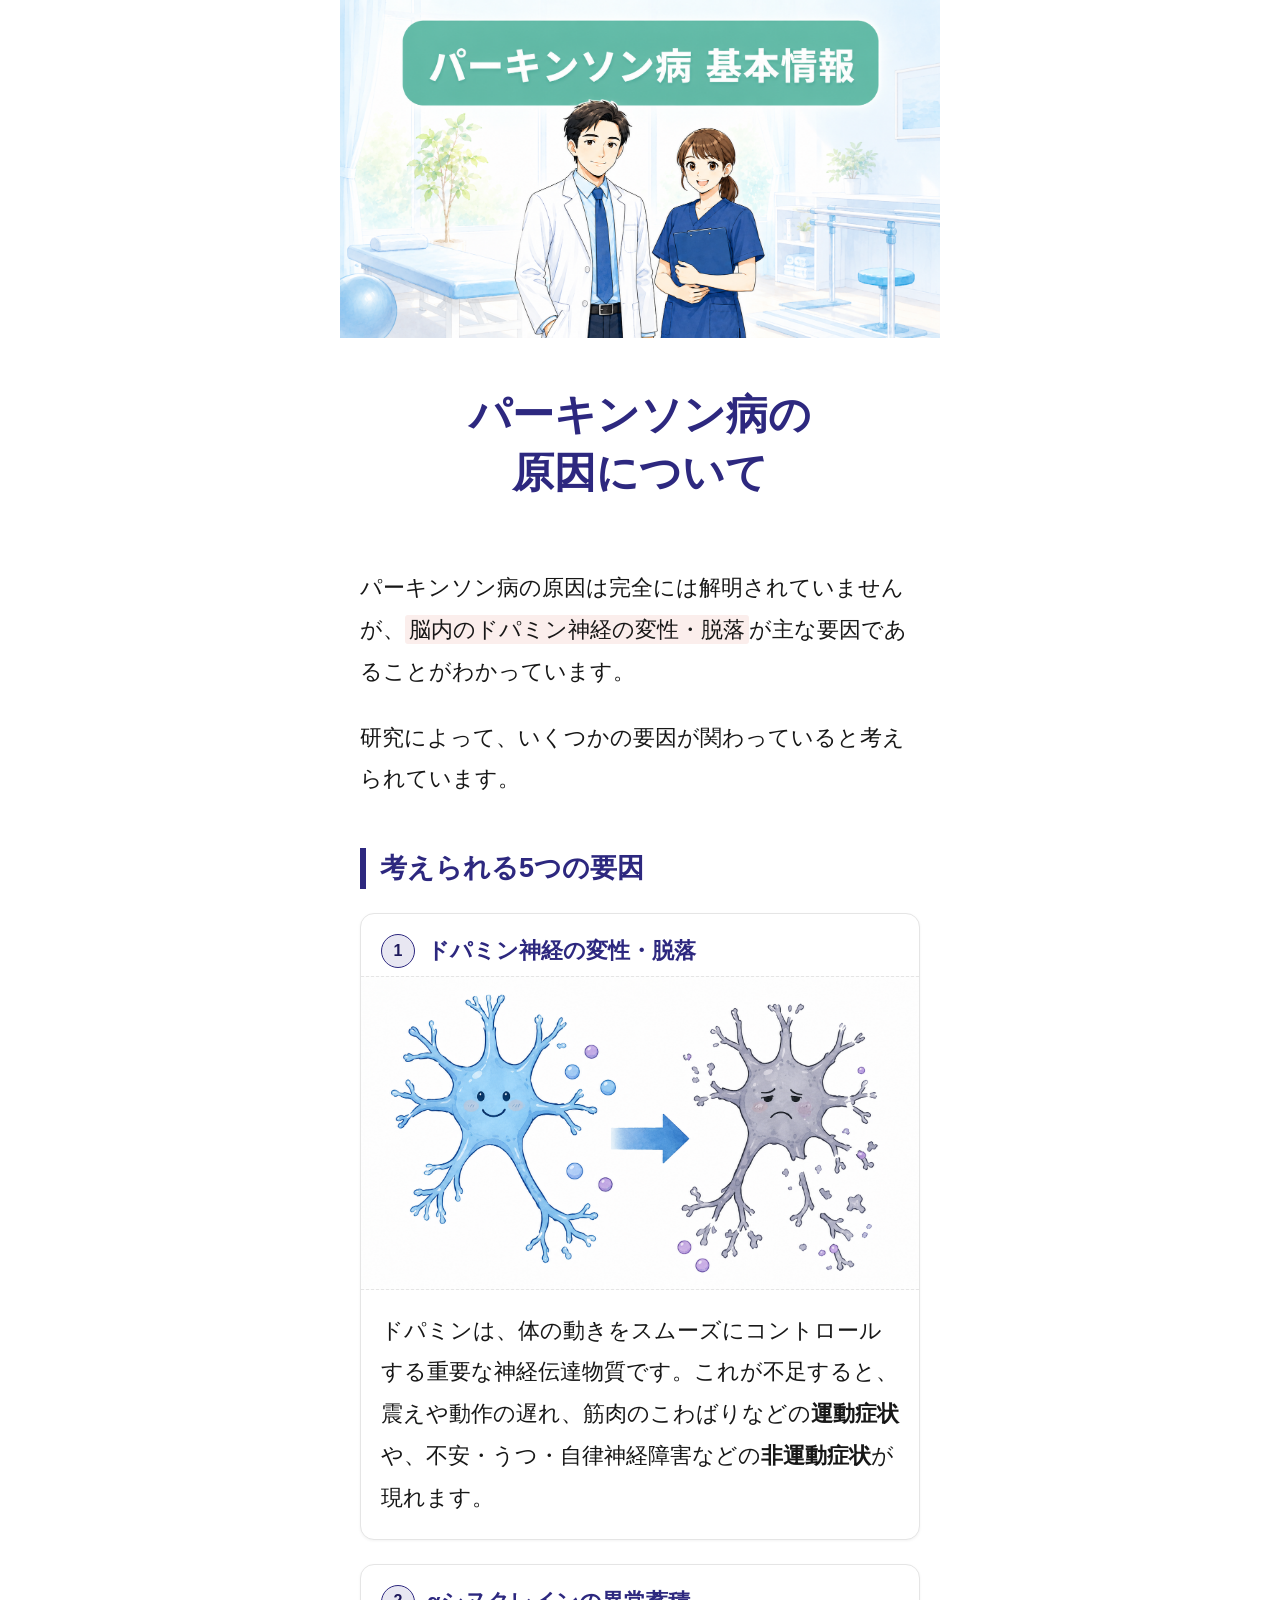
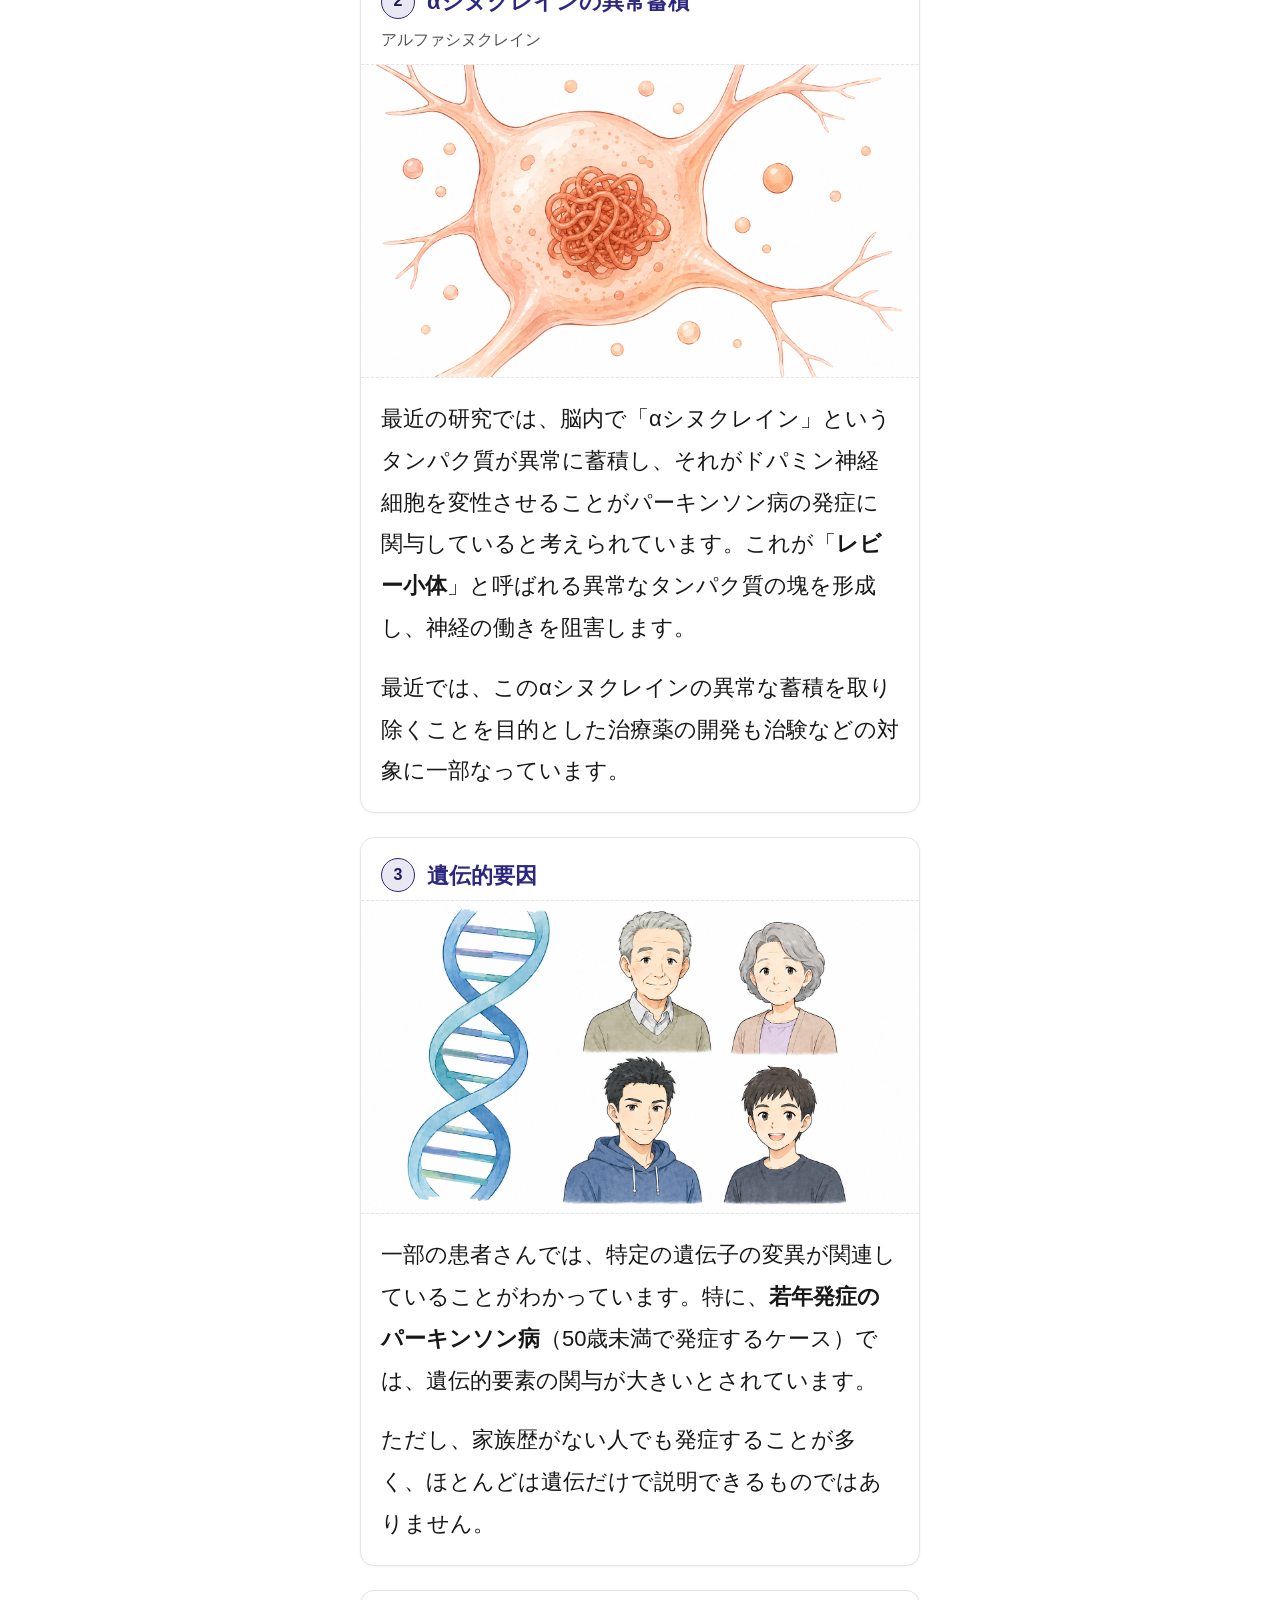
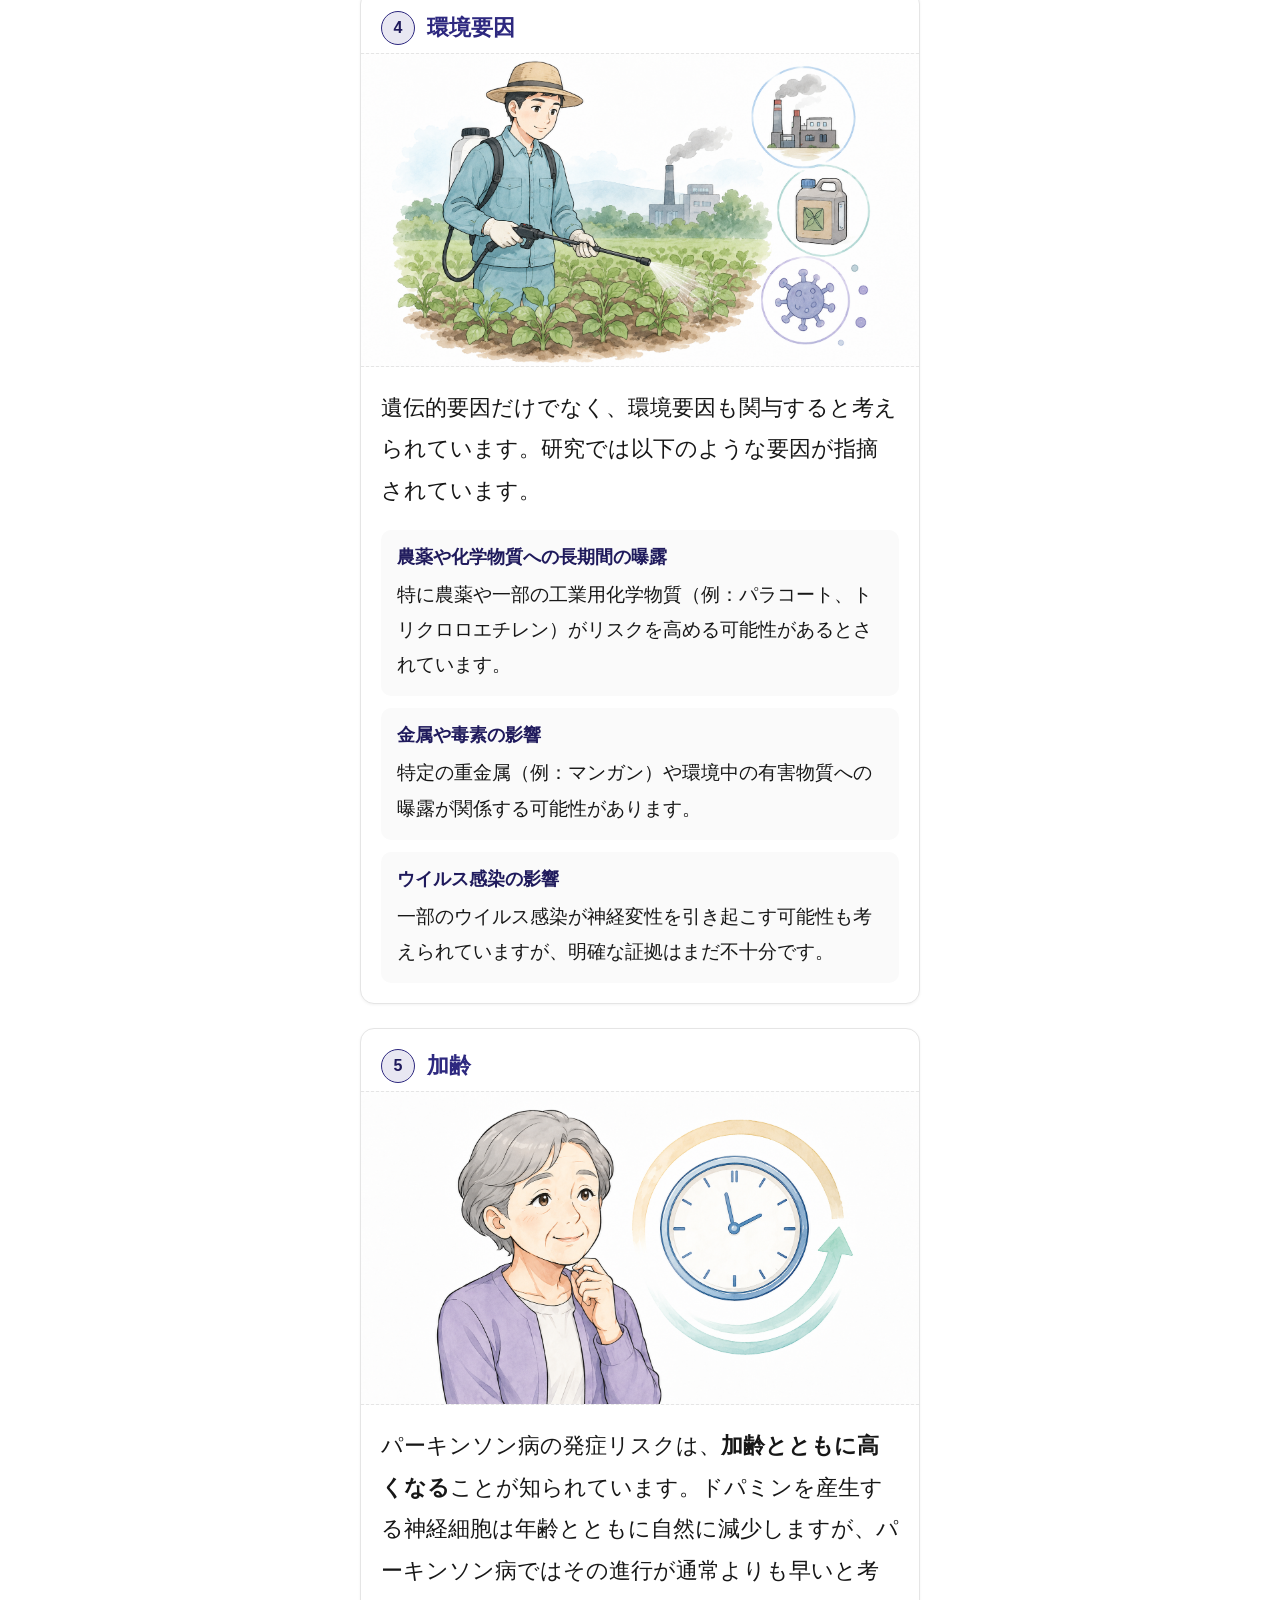
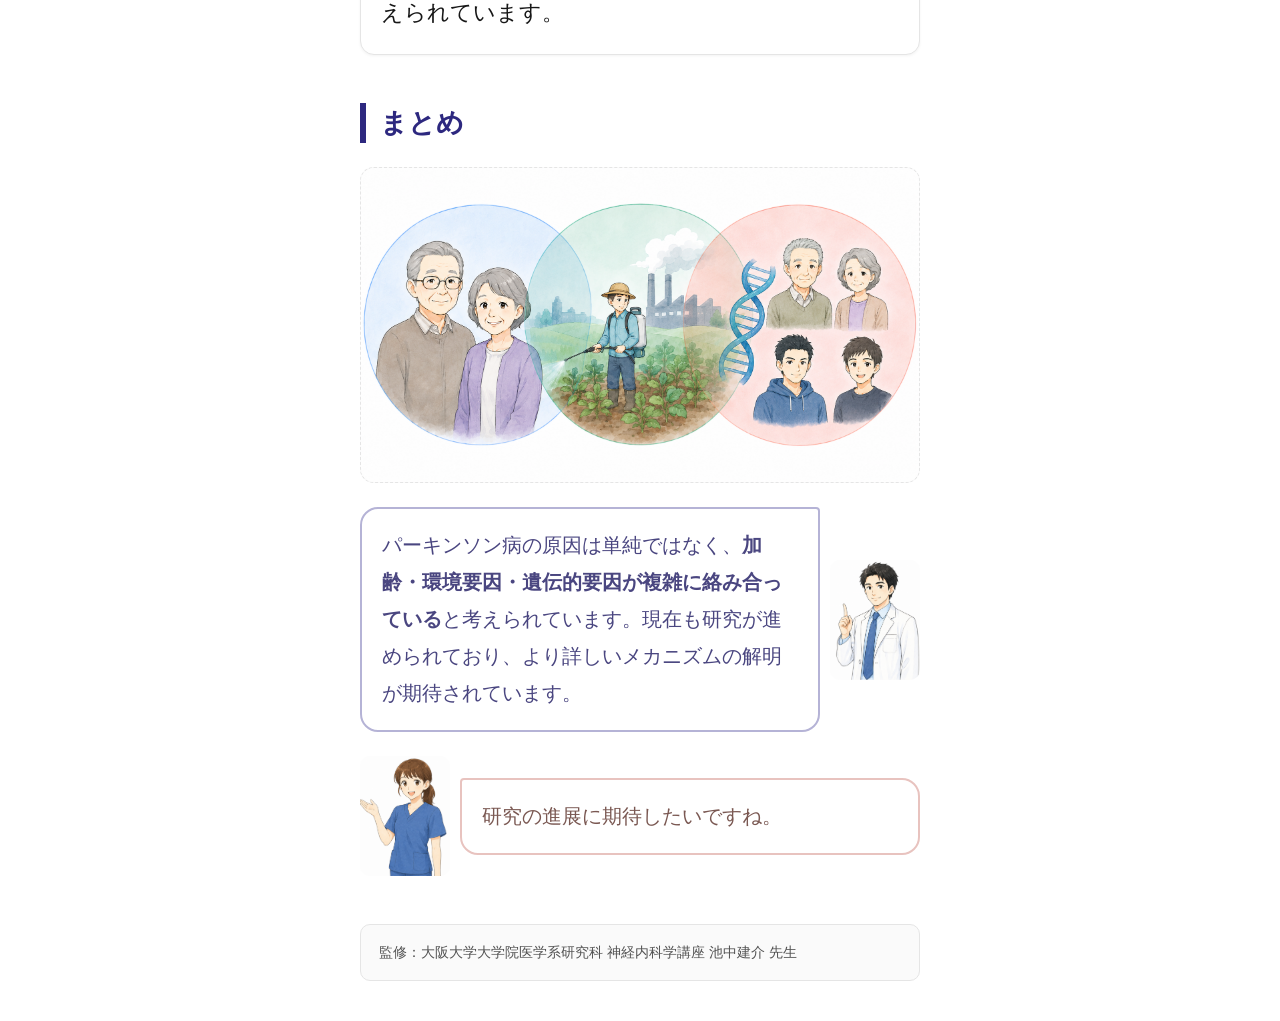
==== causes.html @ 611abc2a "第2回「パーキンソン病の原因について」記事ページ追加 Co-Authored-By: Claude Opus 4.6 <noreply@anthropic.com>" ====
<!DOCTYPE html>
<html lang="ja">
<head>
  <meta charset="UTF-8">
  <meta name="viewport" content="width=device-width, initial-scale=1.0">
  <title>パーキンソン病の原因について</title>
  <link rel="stylesheet" href="css/article.css">
</head>
<body>
  <main class="article-container">

    <!-- ⓪ ヒーロー画像 -->
    <header>
      <div class="hero-image">
        <img src="images/hero_causes.png" alt="先生とハルカが並ぶイメージ画像">
      </div>
    </header>

    <!-- ① 記事タイトル -->
    <h1 class="article-title article-title--large">パーキンソン病の<br>原因について</h1>

    <!-- ② 導入本文(リード文) -->
    <section aria-label="導入">
      <p class="body-text">
        パーキンソン病の原因は完全には解明されていませんが、<span class="highlight">脳内のドパミン神経の変性・脱落</span>が主な要因であることがわかっています。
      </p>
      <p class="body-text">
        研究によって、いくつかの要因が関わっていると考えられています。
      </p>
    </section>

    <!-- ③ 中見出し -->
    <section aria-label="考えられる5つの要因">
      <h2 class="section-heading">考えられる5つの要因</h2>

      <!-- ④ 原因1:ドパミン神経の変性・脱落 -->
      <div class="cause-card">
        <div class="cause-header">
          <div class="cause-badge">1</div>
          <h4>ドパミン神経の変性・脱落</h4>
        </div>
        <div class="cause-illust">
          <img src="images/cause_01_dopamine.png" alt="ドパミン神経の変性を表す概念図">
        </div>
        <div class="cause-body">
          <p class="description">ドパミンは、体の動きをスムーズにコントロールする重要な神経伝達物質です。これが不足すると、震えや動作の遅れ、筋肉のこわばりなどの<strong>運動症状</strong>や、不安・うつ・自律神経障害などの<strong>非運動症状</strong>が現れます。</p>
        </div>
      </div>

      <!-- ⑤ 原因2:αシヌクレインの異常蓄積 -->
      <div class="cause-card">
        <div class="cause-header">
          <div class="cause-badge">2</div>
          <h4>αシヌクレインの異常蓄積</h4>
        </div>
        <p class="medical-term">アルファシヌクレイン</p>
        <div class="cause-illust">
          <img src="images/cause_02_synuclein.png" alt="αシヌクレインの異常蓄積を表す概念図">
        </div>
        <div class="cause-body">
          <p class="description">最近の研究では、脳内で「αシヌクレイン」というタンパク質が異常に蓄積し、それがドパミン神経細胞を変性させることがパーキンソン病の発症に関与していると考えられています。これが「<strong>レビー小体</strong>」と呼ばれる異常なタンパク質の塊を形成し、神経の働きを阻害します。</p>
          <p class="description">最近では、このαシヌクレインの異常な蓄積を取り除くことを目的とした治療薬の開発も治験などの対象に一部なっています。</p>
        </div>
      </div>

      <!-- ⑥ 原因3:遺伝的要因 -->
      <div class="cause-card">
        <div class="cause-header">
          <div class="cause-badge">3</div>
          <h4>遺伝的要因</h4>
        </div>
        <div class="cause-illust">
          <img src="images/cause_03_genetic.png" alt="遺伝的要因を表す概念図">
        </div>
        <div class="cause-body">
          <p class="description">一部の患者さんでは、特定の遺伝子の変異が関連していることがわかっています。特に、<strong>若年発症のパーキンソン病</strong>（50歳未満で発症するケース）では、遺伝的要素の関与が大きいとされています。</p>
          <p class="description">ただし、家族歴がない人でも発症することが多く、ほとんどは遺伝だけで説明できるものではありません。</p>
        </div>
      </div>

      <!-- ⑦ 原因4:環境要因 -->
      <div class="cause-card">
        <div class="cause-header">
          <div class="cause-badge">4</div>
          <h4>環境要因</h4>
        </div>
        <div class="cause-illust">
          <img src="images/cause_04_environment.png" alt="環境要因のイメージ画像">
        </div>
        <div class="cause-body">
          <p class="description">遺伝的要因だけでなく、環境要因も関与すると考えられています。研究では以下のような要因が指摘されています。</p>
          <div class="env-details">
            <div class="env-detail">
              <p class="env-detail-title">農薬や化学物質への長期間の曝露</p>
              <p class="env-detail-text">特に農薬や一部の工業用化学物質（例：パラコート、トリクロロエチレン）がリスクを高める可能性があるとされています。</p>
            </div>
            <div class="env-detail">
              <p class="env-detail-title">金属や毒素の影響</p>
              <p class="env-detail-text">特定の重金属（例：マンガン）や環境中の有害物質への曝露が関係する可能性があります。</p>
            </div>
            <div class="env-detail">
              <p class="env-detail-title">ウイルス感染の影響</p>
              <p class="env-detail-text">一部のウイルス感染が神経変性を引き起こす可能性も考えられていますが、明確な証拠はまだ不十分です。</p>
            </div>
          </div>
        </div>
      </div>

      <!-- ⑧ 原因5:加齢 -->
      <div class="cause-card">
        <div class="cause-header">
          <div class="cause-badge">5</div>
          <h4>加齢</h4>
        </div>
        <div class="cause-illust">
          <img src="images/cause_05_aging.png" alt="加齢を表すイメージ画像">
        </div>
        <div class="cause-body">
          <p class="description">パーキンソン病の発症リスクは、<strong>加齢とともに高くなる</strong>ことが知られています。ドパミンを産生する神経細胞は年齢とともに自然に減少しますが、パーキンソン病ではその進行が通常よりも早いと考えられています。</p>
        </div>
      </div>
    </section>

    <!-- ⑨ まとめ -->
    <section aria-label="まとめ">
      <h2 class="section-heading">まとめ</h2>

      <div class="summary-illust">
        <img src="images/cause_summary.png" alt="加齢・環境・遺伝の3要素が複雑に絡み合うことを示す概念図">
      </div>

      <div class="balloon-wrapper right balloon-outline">
        <div class="balloon-icon">
          <img src="images/char_sensei.png" alt="先生(専門医)">
        </div>
        <div class="balloon-body">
          パーキンソン病の原因は単純ではなく、<strong>加齢・環境要因・遺伝的要因が複雑に絡み合っている</strong>と考えられています。現在も研究が進められており、より詳しいメカニズムの解明が期待されています。
        </div>
      </div>

      <div class="balloon-wrapper left balloon-outline">
        <div class="balloon-icon">
          <img src="images/char_haruka.png" alt="ハルカ(理学療法士)">
        </div>
        <div class="balloon-body">
          研究の進展に期待したいですね。
        </div>
      </div>
    </section>

    <!-- ⑩ 監修者情報 -->
    <footer>
      <div class="supervisor-box">
        <p>監修：大阪大学大学院医学系研究科 神経内科学講座 池中建介 先生</p>
      </div>
    </footer>

  </main>
</body>
</html>
---- css/article.css ----
/* ==============================
   パーキンソン病 記事共通CSS
   ============================== */

/* --- リセット & ベース --- */
*, *::before, *::after {
  box-sizing: border-box;
  margin: 0;
  padding: 0;
}

html {
  font-size: 16px;
  -webkit-text-size-adjust: 100%;
}

body {
  font-family: "Hiragino Kaku Gothic ProN", "ヒラギノ角ゴ ProN W3",
               "Noto Sans JP", "メイリオ", Meiryo, sans-serif;
  color: #171717;
  background-color: #FFFFFF;
  line-height: 1.9;
  -webkit-font-smoothing: antialiased;
}

img {
  max-width: 100%;
  height: auto;
  display: block;
}

/* --- コンテナ --- */
.article-container {
  max-width: 600px;
  margin: 0 auto;
  padding: 0 20px;
}

/* --- ヒーロー画像 --- */
.hero-image {
  margin: 0 -20px;
}

.hero-image img {
  width: 100%;
  height: auto;
  display: block;
}

/* スクリーンリーダー用の非表示h1 */
.sr-only {
  position: absolute;
  width: 1px;
  height: 1px;
  padding: 0;
  margin: -1px;
  overflow: hidden;
  clip: rect(0, 0, 0, 0);
  white-space: nowrap;
  border: 0;
}

/* --- 記事タイトル (h1) --- */
.article-title {
  font-size: 32px;
  font-weight: 700;
  line-height: 1.4;
  color: #2D287F;
  text-align: center;
  padding: 48px 0 40px;
}

.article-title--large {
  font-size: 42px;
  font-weight: 900;
}

/* --- 中見出し (h2) --- */
.section-heading {
  font-size: 27px;
  font-weight: 600;
  line-height: 1.5;
  color: #2D287F;
  border-left: 6px solid #2D287F;
  padding-left: 14px;
  margin: 48px 0 20px;
}

/* --- カテゴリ見出し (h3) --- */
.category-header {
  display: flex;
  align-items: center;
  gap: 12px;
  margin: 40px 0 8px;
}

.category-badge {
  width: 40px;
  height: 40px;
  border-radius: 50%;
  background-color: #E6F4EF;
  color: #3D8870;
  font-size: 18px;
  font-weight: 700;
  display: flex;
  align-items: center;
  justify-content: center;
  flex-shrink: 0;
}

.category-header h3 {
  font-size: 24px;
  font-weight: 600;
  line-height: 1.5;
  color: #171717;
}

.category-subtitle {
  font-size: 17px;
  color: #525252;
  margin-bottom: 24px;
  padding-left: 52px;
}

/* --- 本文 --- */
.body-text {
  font-size: 22px;
  font-weight: 400;
  line-height: 1.9;
  color: #171717;
  margin: 24px 0;
}

.highlight {
  background-color: #FBEEEC;
  padding: 2px 4px;
  border-radius: 3px;
}

/* --- 吹き出し（縦長方形アイコン＋セリフ横並び） --- */
.balloon-wrapper {
  display: flex;
  align-items: center;
  gap: 10px;
  margin: 24px 0;
}

.balloon-wrapper.left {
  flex-direction: row;
}

.balloon-wrapper.right {
  flex-direction: row-reverse;
}

.balloon-icon {
  width: 90px;
  height: 120px;
  flex-shrink: 0;
  align-self: center;
  overflow: hidden;
  border-radius: 10px;
}

.balloon-icon img {
  width: 100%;
  height: 100%;
  object-fit: cover;
  object-position: top center;
}

.balloon-body {
  flex: 1;
  padding: 18px 20px;
  font-size: 20px;
  font-weight: 400;
  line-height: 1.85;
  border-radius: 18px;
}

/* ハルカ(左寄せ) */
.balloon-wrapper.left .balloon-body {
  background-color: #FBEEEC;
  color: #A85850;
  border-top-left-radius: 4px;
}

/* 先生(右寄せ) */
.balloon-wrapper.right .balloon-body {
  background-color: #E8E7F2;
  color: #1F1A5C;
  border-top-right-radius: 4px;
}

/* クロージング（枠線スタイル） */
.balloon-outline.left .balloon-body {
  background-color: #FFFFFF;
  color: #7A5852;
  border: 2px solid #E8C3BF;
}

.balloon-outline.right .balloon-body {
  background-color: #FFFFFF;
  color: #4A4680;
  border: 2px solid #B5B3D6;
}

/* --- 図解カード --- */
.figure-card {
  background-color: #FAFAFA;
  border: 1px dashed #E5E5E5;
  border-radius: 14px;
  padding: 24px 20px;
  margin: 32px 0;
}

.figure-item {
  text-align: center;
  margin-bottom: 28px;
}

.figure-item:last-child {
  margin-bottom: 0;
}

.figure-item img {
  max-width: 80%;
  margin: 12px auto 0;
  border-radius: 8px;
}

.figure-label {
  font-size: 22px;
  font-weight: 600;
  margin-bottom: 6px;
}

.figure-label--healthy {
  color: #3D8870;
}

.figure-label--pd {
  color: #E8857B;
}

.figure-description {
  font-size: 17px;
  color: #525252;
  line-height: 1.6;
}

.figure-divider {
  border: none;
  border-top: 1px dashed #E5E5E5;
  margin: 24px 0;
}

.figure-note {
  font-size: 12px;
  color: #A3A3A3;
  text-align: right;
  margin-top: 16px;
  line-height: 1.4;
}

/* --- 症状カード --- */
.symptom-card {
  background-color: #FFFFFF;
  border: 1px solid #E5E5E5;
  border-radius: 14px;
  overflow: hidden;
  margin: 24px 0;
  box-shadow: 0 1px 3px rgba(0, 0, 0, 0.05);
}

.symptom-header {
  padding: 20px 20px 16px;
}

.symptom-header h4 {
  font-size: 22px;
  font-weight: 600;
  line-height: 1.5;
  color: #2D287F;
  margin-bottom: 4px;
}

.medical-term {
  font-size: 16px;
  font-weight: 400;
  line-height: 1.6;
  color: #525252;
}

.symptom-illust {
  width: 100%;
  aspect-ratio: 1 / 1;
  background-color: #FAFAFA;
  display: flex;
  align-items: center;
  justify-content: center;
  border-top: 1px dashed #E5E5E5;
  border-bottom: 1px dashed #E5E5E5;
}

.symptom-illust img {
  width: 100%;
  height: 100%;
  object-fit: cover;
}

.symptom-body {
  padding: 20px;
}

.symptom-body .description {
  font-size: 22px;
  font-weight: 400;
  line-height: 1.9;
  color: #171717;
}

/* --- 説明文(h2下のリード) --- */
.lead-text {
  font-size: 22px;
  font-weight: 400;
  line-height: 1.9;
  color: #171717;
  margin: 0 0 24px;
}

/* --- 監修者情報 --- */
.supervisor-box {
  background-color: #FAFAFA;
  border: 1px solid #E5E5E5;
  border-radius: 10px;
  padding: 16px 18px;
  margin: 48px 0 40px;
}

.supervisor-box p {
  font-size: 14px;
  font-weight: 400;
  line-height: 1.6;
  color: #525252;
}

/* ==============================
   第2回 原因カード
   ============================== */

/* --- 原因カード --- */
.cause-card {
  background-color: #FFFFFF;
  border: 1px solid #E5E5E5;
  border-radius: 14px;
  overflow: hidden;
  margin: 24px 0;
  box-shadow: 0 1px 3px rgba(0, 0, 0, 0.05);
}

.cause-header {
  display: flex;
  align-items: center;
  gap: 12px;
  padding: 20px 20px 8px;
}

.cause-badge {
  width: 34px;
  height: 34px;
  border-radius: 50%;
  background-color: #E8E7F2;
  color: #1F1A5C;
  border: 1px solid #2D287F;
  font-size: 16px;
  font-weight: 700;
  display: flex;
  align-items: center;
  justify-content: center;
  flex-shrink: 0;
}

.cause-header h4 {
  font-size: 22px;
  font-weight: 600;
  line-height: 1.5;
  color: #2D287F;
}

.cause-card .medical-term {
  padding: 0 20px 12px;
}

.cause-illust {
  width: 100%;
  aspect-ratio: 16 / 9;
  background-color: #FAFAFA;
  display: flex;
  align-items: center;
  justify-content: center;
  border-top: 1px dashed #E5E5E5;
  border-bottom: 1px dashed #E5E5E5;
}

.cause-illust img {
  width: 100%;
  height: 100%;
  object-fit: cover;
}

.cause-body {
  padding: 20px;
}

.cause-body .description {
  font-size: 22px;
  font-weight: 400;
  line-height: 1.9;
  color: #171717;
}

.cause-body .description + .description {
  margin-top: 18px;
}

/* --- 環境要因 内訳カード --- */
.env-details {
  display: flex;
  flex-direction: column;
  gap: 12px;
  margin-top: 18px;
}

.env-detail {
  background-color: #FAFAFA;
  border-radius: 10px;
  padding: 14px 16px;
}

.env-detail-title {
  font-size: 18px;
  font-weight: 600;
  line-height: 1.5;
  color: #1F1A5C;
  margin-bottom: 6px;
}

.env-detail-text {
  font-size: 19px;
  font-weight: 400;
  line-height: 1.85;
  color: #171717;
}

/* --- まとめ概念図 --- */
.summary-illust {
  background-color: #FAFAFA;
  border: 1px dashed #E5E5E5;
  border-radius: 14px;
  overflow: hidden;
  margin: 24px 0;
}

.summary-illust img {
  width: 100%;
  aspect-ratio: 16 / 9;
  object-fit: cover;
}
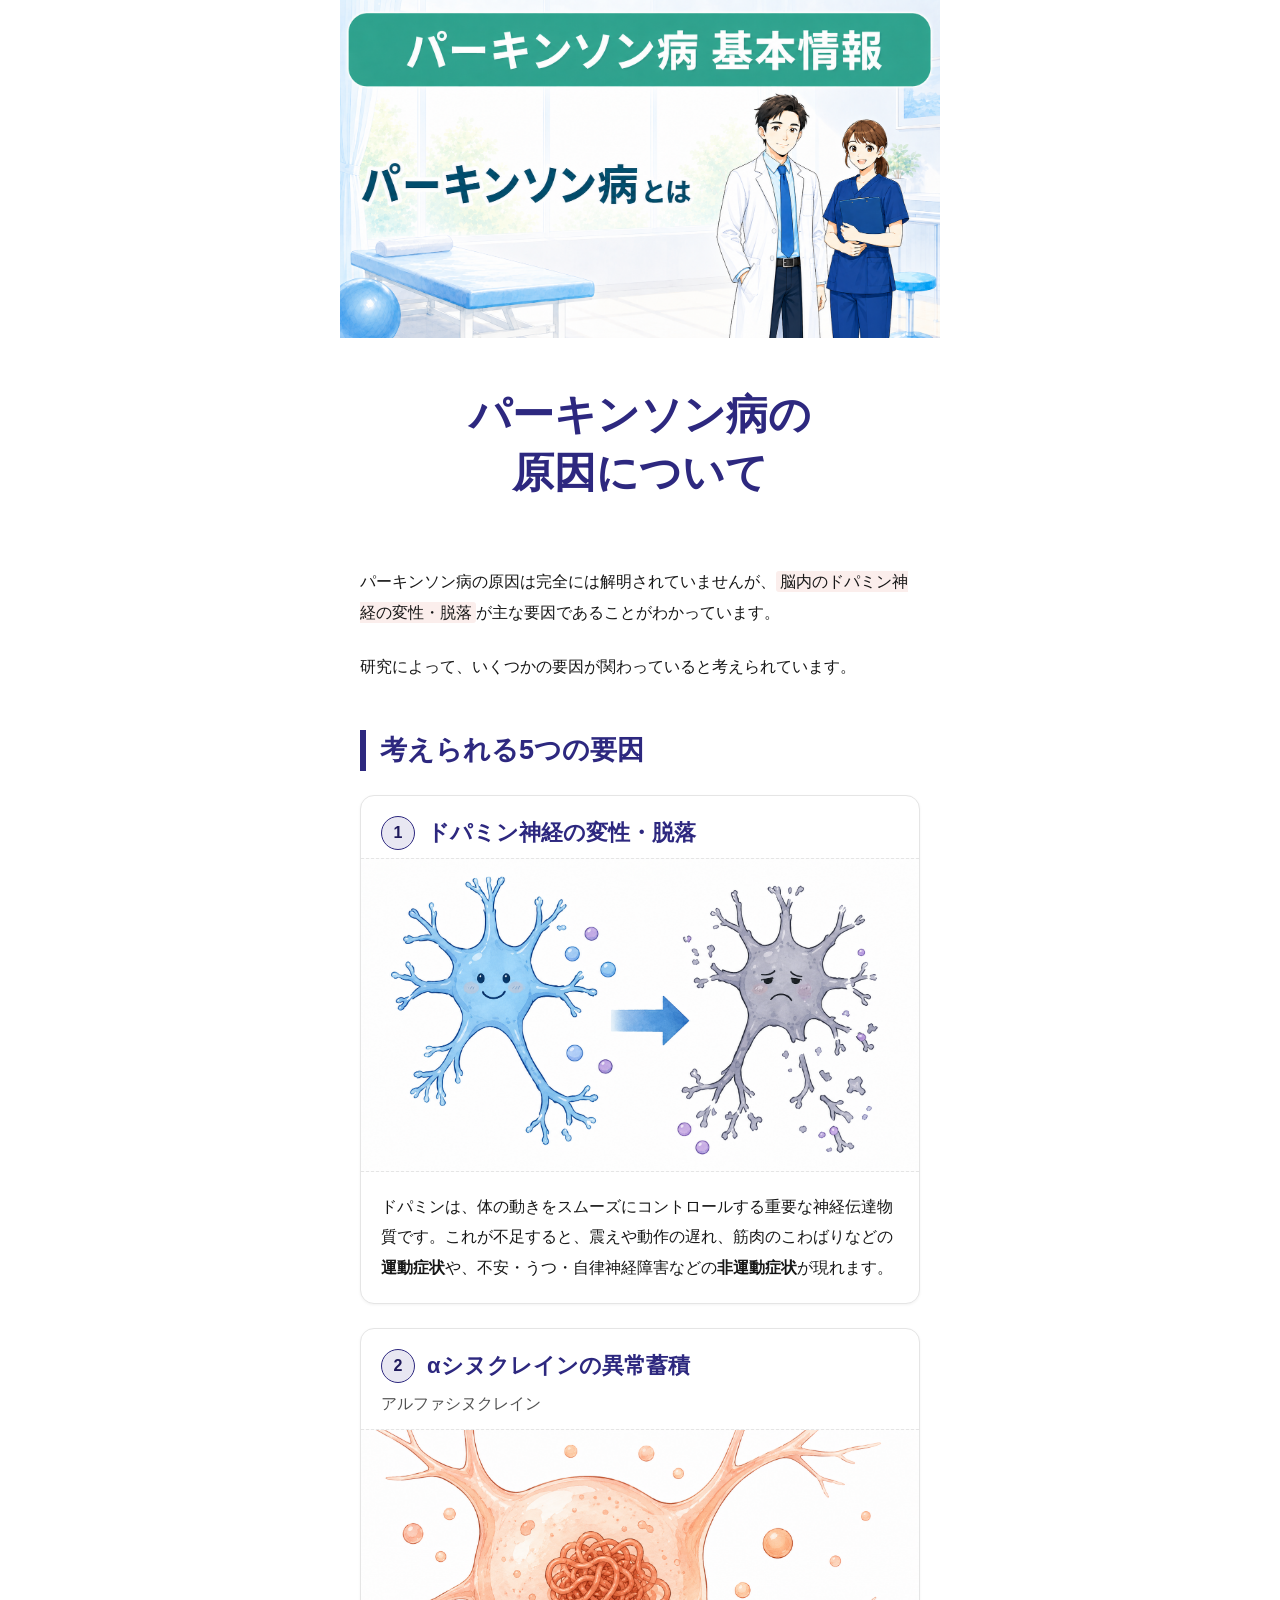
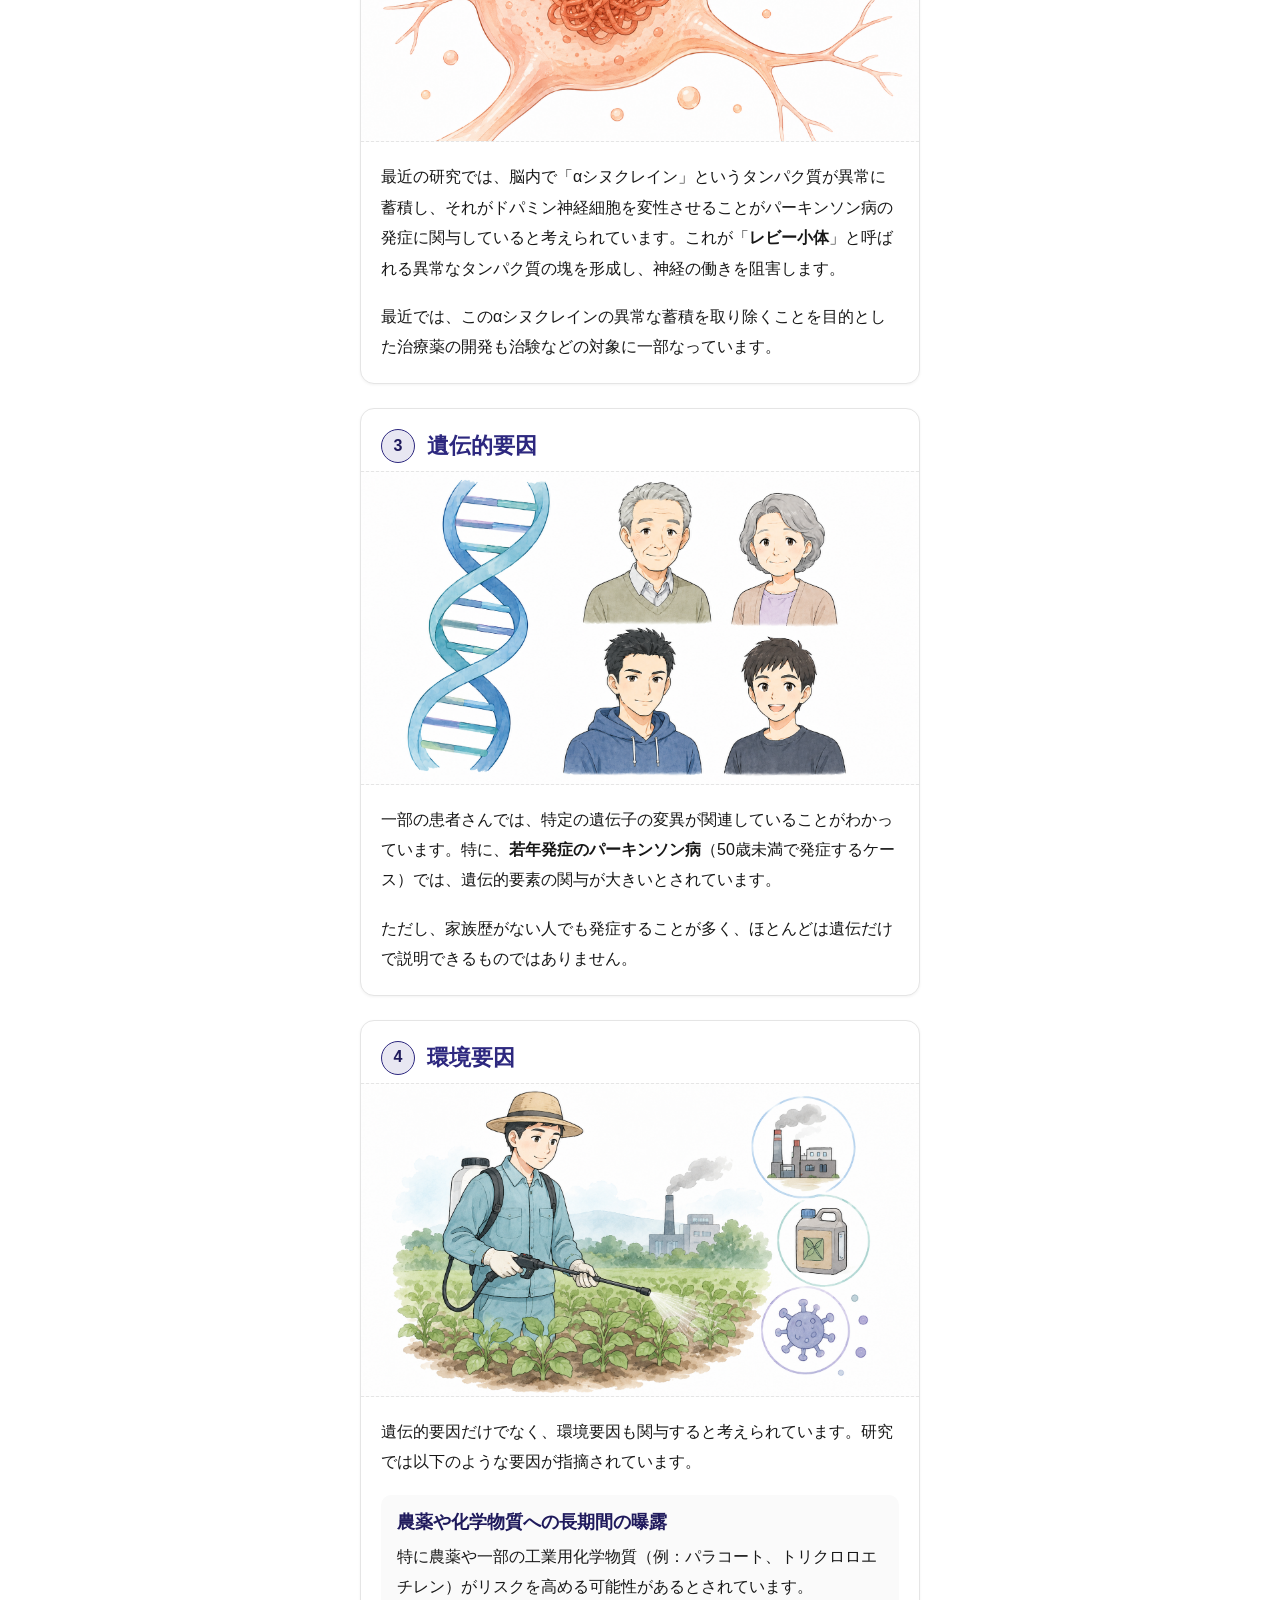
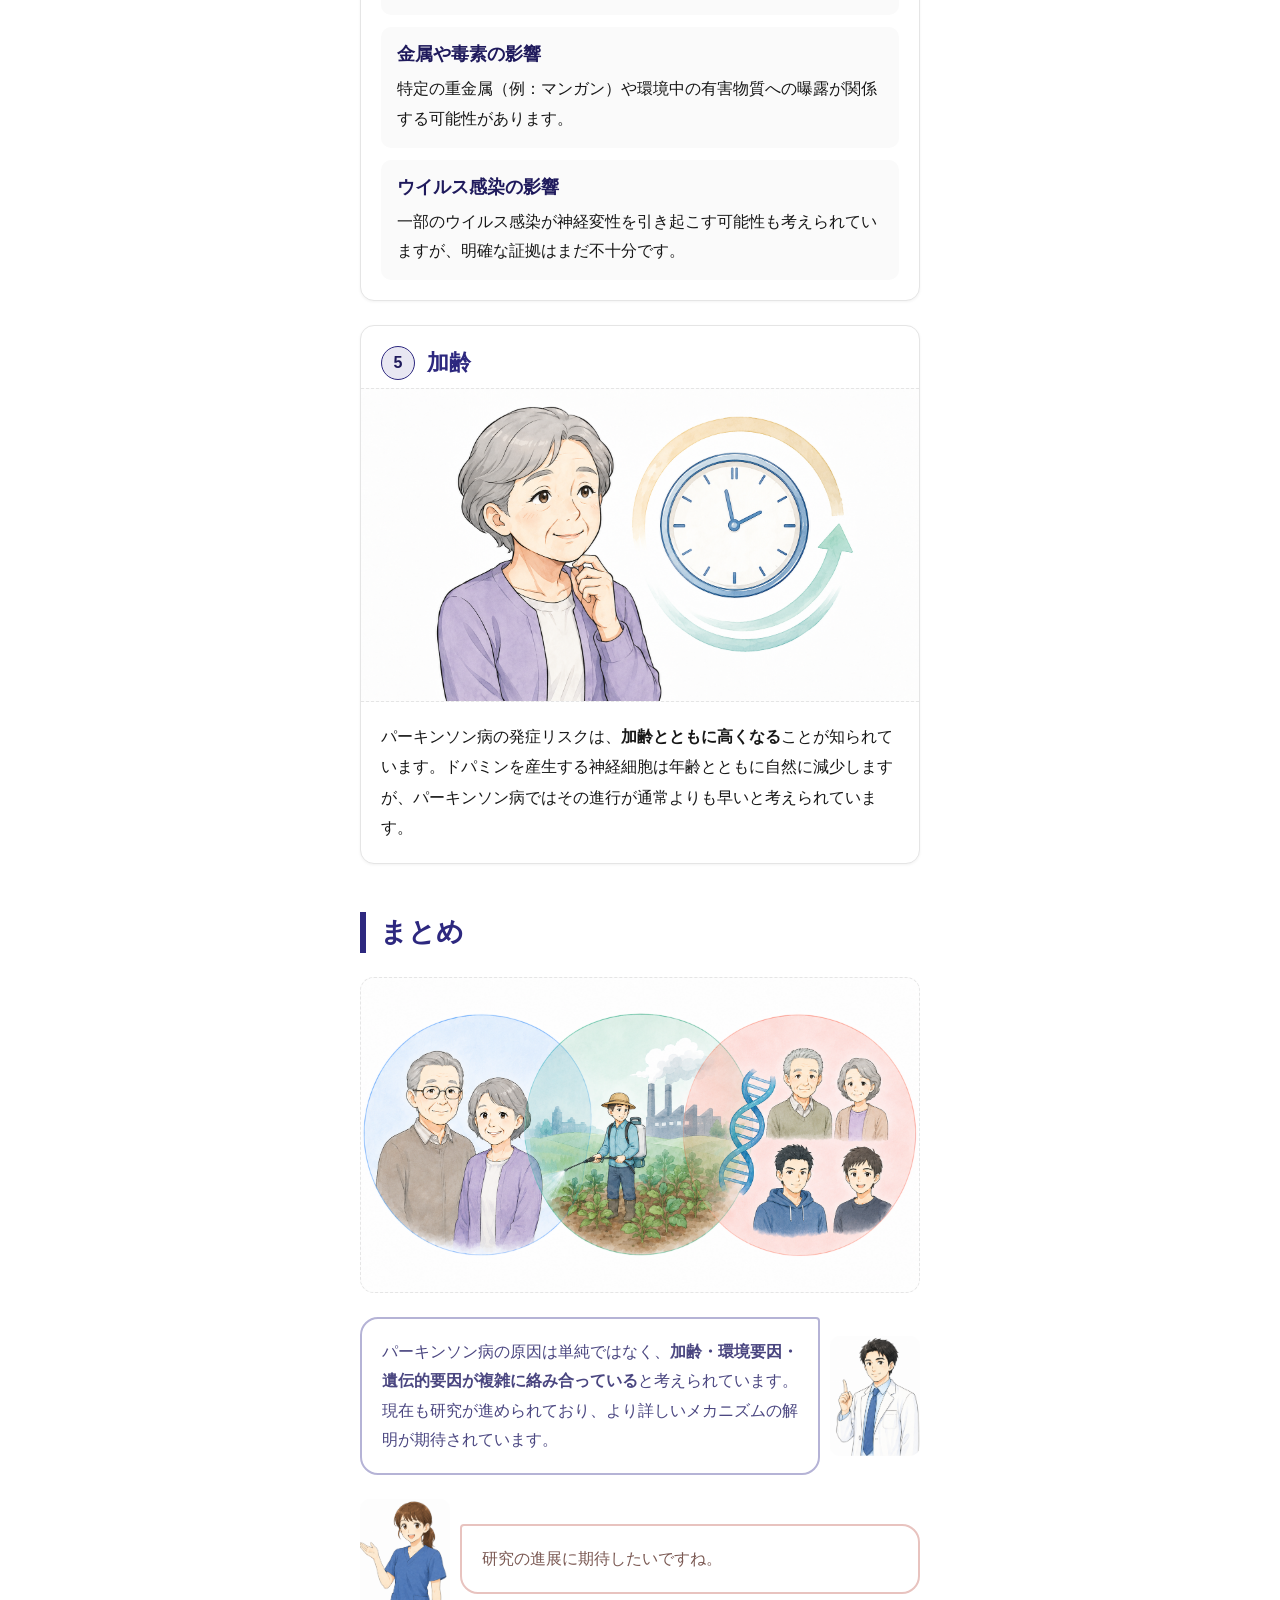
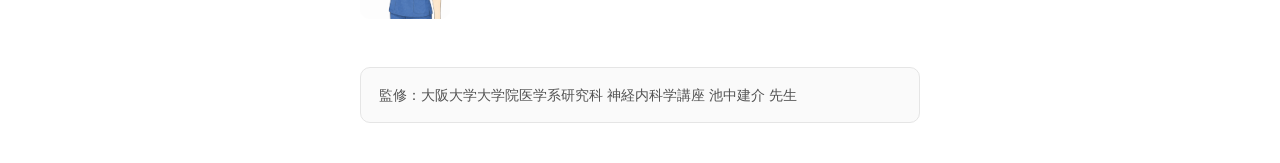
==== commit 06f9648c: "カテゴリ①全4記事のヒーロー画像を共通の新画像に差し替え Co-Authored-By: Claude Opus 4.6 <noreply@anthropic.com>" ====
--- a/causes.html
+++ b/causes.html
@@ -12,7 +12,7 @@
     <!-- ⓪ ヒーロー画像 -->
     <header>
       <div class="hero-image">
-        <img src="images/hero_causes.png" alt="先生とハルカが並ぶイメージ画像">
+        <img src="images/hero_parkinson.png" alt="先生とハルカが並ぶイメージ画像">
       </div>
     </header>
 
--- a/css/article.css
+++ b/css/article.css
@@ -15,11 +15,12 @@
 }
 
 body {
-  font-family: "Hiragino Kaku Gothic ProN", "ヒラギノ角ゴ ProN W3",
+  font-family: "Hiragino Sans", "Hiragino Kaku Gothic ProN",
                "Noto Sans JP", "メイリオ", Meiryo, sans-serif;
   color: #171717;
   background-color: #FFFFFF;
   line-height: 1.9;
+  font-weight: 500;
   -webkit-font-smoothing: antialiased;
 }
 
@@ -124,8 +125,8 @@
 
 /* --- 本文 --- */
 .body-text {
-  font-size: 22px;
-  font-weight: 400;
+  font-size: 16px;
+  font-weight: 500;
   line-height: 1.9;
   color: #171717;
   margin: 24px 0;
@@ -172,8 +173,8 @@
 .balloon-body {
   flex: 1;
   padding: 18px 20px;
-  font-size: 20px;
-  font-weight: 400;
+  font-size: 16px;
+  font-weight: 500;
   line-height: 1.85;
   border-radius: 18px;
 }
@@ -314,16 +315,16 @@
 }
 
 .symptom-body .description {
-  font-size: 22px;
-  font-weight: 400;
+  font-size: 16px;
+  font-weight: 500;
   line-height: 1.9;
   color: #171717;
 }
 
 /* --- 説明文(h2下のリード) --- */
 .lead-text {
-  font-size: 22px;
-  font-weight: 400;
+  font-size: 16px;
+  font-weight: 500;
   line-height: 1.9;
   color: #171717;
   margin: 0 0 24px;
@@ -414,8 +415,8 @@
 }
 
 .cause-body .description {
-  font-size: 22px;
-  font-weight: 400;
+  font-size: 16px;
+  font-weight: 500;
   line-height: 1.9;
   color: #171717;
 }
@@ -447,8 +448,8 @@
 }
 
 .env-detail-text {
-  font-size: 19px;
-  font-weight: 400;
+  font-size: 16px;
+  font-weight: 500;
   line-height: 1.85;
   color: #171717;
 }
@@ -467,3 +468,1364 @@
   aspect-ratio: 16 / 9;
   object-fit: cover;
 }
+
+/* ==============================
+   第3回 進行ステージ
+   ============================== */
+
+/* --- ステージカード --- */
+.stage-card {
+  background-color: #FFFFFF;
+  border: 1px solid #E5E5E5;
+  border-radius: 14px;
+  overflow: hidden;
+  margin: 24px 0;
+  box-shadow: 0 1px 3px rgba(0, 0, 0, 0.05);
+}
+
+.stage-header {
+  display: flex;
+  align-items: center;
+  gap: 10px;
+  padding: 20px 20px 12px;
+}
+
+.stage-badge {
+  width: 40px;
+  height: 40px;
+  border-radius: 50%;
+  background-color: #E6F4EF;
+  color: #3D8870;
+  border: 1px solid #5FB89F;
+  font-size: 18px;
+  font-weight: 600;
+  display: flex;
+  align-items: center;
+  justify-content: center;
+  flex-shrink: 0;
+}
+
+.stage-header h4 {
+  font-size: 22px;
+  font-weight: 600;
+  line-height: 1.5;
+  color: #171717;
+}
+
+.stage-illust {
+  width: 100%;
+  aspect-ratio: 16 / 9;
+  background-color: #FAFAFA;
+  display: flex;
+  align-items: center;
+  justify-content: center;
+  border-top: 1px dashed #E5E5E5;
+  border-bottom: 1px dashed #E5E5E5;
+}
+
+.stage-illust img {
+  width: 100%;
+  height: 100%;
+  object-fit: cover;
+}
+
+.stage-body {
+  padding: 20px;
+}
+
+.stage-body ul {
+  font-size: 16px;
+  font-weight: 500;
+  color: #171717;
+  line-height: 1.85;
+  margin: 0;
+  padding-left: 22px;
+}
+
+.stage-body li {
+  margin-bottom: 10px;
+}
+
+.stage-body li:last-child {
+  margin-bottom: 0;
+}
+
+/* --- 進行の特徴カード --- */
+.feature-cards {
+  background-color: #E8E7F2;
+  border-radius: 14px;
+  padding: 18px 16px;
+  margin: 18px 0 0;
+  display: flex;
+  flex-direction: column;
+  gap: 10px;
+}
+
+.feature-card {
+  background-color: #FFFFFF;
+  border-radius: 10px;
+  padding: 16px 18px;
+}
+
+.feature-card-title {
+  font-size: 20px;
+  font-weight: 600;
+  line-height: 1.5;
+  color: #1F1A5C;
+  margin-bottom: 8px;
+}
+
+.feature-card-text {
+  font-size: 16px;
+  font-weight: 500;
+  line-height: 1.85;
+  color: #171717;
+}
+
+/* --- チェックリスト --- */
+.checklist-item {
+  display: flex;
+  align-items: flex-start;
+  gap: 12px;
+  padding: 14px 0;
+  border-bottom: 1px solid #E5E5E5;
+}
+
+.checklist-item:last-child {
+  border-bottom: none;
+}
+
+.check-icon {
+  flex-shrink: 0;
+  width: 28px;
+  height: 28px;
+  border-radius: 50%;
+  background-color: #E6F4EF;
+  display: flex;
+  align-items: center;
+  justify-content: center;
+  margin-top: 2px;
+  color: #3D8870;
+  font-size: 16px;
+  font-weight: 700;
+}
+
+.checklist-content {
+  flex: 1;
+}
+
+.checklist-title {
+  font-size: 22px;
+  font-weight: 600;
+  line-height: 1.5;
+  color: #171717;
+  margin-bottom: 6px;
+}
+
+.checklist-text {
+  font-size: 16px;
+  font-weight: 500;
+  line-height: 1.85;
+  color: #525252;
+}
+
+/* ==============================
+   第4回 症状の現れ方
+   ============================== */
+
+/* --- 汎用カード(タイトル→イラスト→本文) --- */
+.var-card {
+  background-color: #FFFFFF;
+  border: 1px solid #E5E5E5;
+  border-radius: 14px;
+  overflow: hidden;
+  margin: 24px 0;
+  box-shadow: 0 1px 3px rgba(0, 0, 0, 0.05);
+}
+
+.var-card-title {
+  padding: 20px 20px 12px;
+}
+
+.var-card-title h3 {
+  font-size: 22px;
+  font-weight: 500;
+  line-height: 1.5;
+  color: #171717;
+}
+
+.var-card-title-with-badge {
+  display: flex;
+  align-items: center;
+  gap: 10px;
+  padding: 20px 20px 12px;
+}
+
+.var-badge {
+  width: 40px;
+  height: 40px;
+  border-radius: 50%;
+  background-color: #E6F4EF;
+  color: #3D8870;
+  border: 1px solid #5FB89F;
+  font-size: 18px;
+  font-weight: 600;
+  display: flex;
+  align-items: center;
+  justify-content: center;
+  flex-shrink: 0;
+}
+
+.var-card-title-with-badge h3 {
+  font-size: 22px;
+  font-weight: 500;
+  line-height: 1.5;
+  color: #171717;
+}
+
+.var-card-illust {
+  width: 100%;
+  aspect-ratio: 16 / 9;
+  background-color: #FAFAFA;
+  display: flex;
+  align-items: center;
+  justify-content: center;
+  border-top: 1px dashed #E5E5E5;
+  border-bottom: 1px dashed #E5E5E5;
+}
+
+.var-card-illust img {
+  width: 100%;
+  height: 100%;
+  object-fit: cover;
+}
+
+.var-card-body {
+  padding: 20px;
+}
+
+.var-card-body p {
+  font-size: 16px;
+  font-weight: 500;
+  line-height: 1.9;
+  color: #171717;
+}
+
+.var-card-body ul {
+  font-size: 16px;
+  font-weight: 500;
+  color: #171717;
+  line-height: 1.85;
+  margin: 0;
+  padding-left: 22px;
+}
+
+.var-card-body li {
+  margin-bottom: 10px;
+}
+
+.var-card-body li:last-child {
+  margin-bottom: 0;
+}
+
+/* --- 補足ブロック(淡色囲み) --- */
+.supplement-block {
+  background-color: #E8E7F2;
+  border-radius: 14px;
+  padding: 18px 16px;
+  margin: 24px 0;
+}
+
+.supplement-block-title {
+  font-size: 18px;
+  font-weight: 500;
+  line-height: 1.5;
+  color: #1F1A5C;
+  margin-bottom: 10px;
+}
+
+.supplement-block-text {
+  font-size: 16px;
+  font-weight: 500;
+  line-height: 1.9;
+  color: #171717;
+}
+
+/* --- 要因カード(白カード縦並べ) --- */
+.factor-card {
+  background-color: #FFFFFF;
+  border: 1px solid #E5E5E5;
+  border-radius: 14px;
+  padding: 18px 20px;
+  margin: 14px 0;
+}
+
+.factor-card-title {
+  font-size: 19px;
+  font-weight: 500;
+  line-height: 1.5;
+  color: #1F1A5C;
+  margin-bottom: 10px;
+}
+
+.factor-card ul {
+  font-size: 16px;
+  font-weight: 500;
+  color: #171717;
+  line-height: 1.85;
+  margin: 0;
+  padding-left: 22px;
+}
+
+.factor-card li {
+  margin-bottom: 8px;
+}
+
+.factor-card li:last-child {
+  margin-bottom: 0;
+}
+
+/* --- まとめチェックリスト(入れ子カード) --- */
+.summary-checklist {
+  background-color: #E8E7F2;
+  border-radius: 14px;
+  padding: 16px 14px;
+  margin: 24px 0;
+  display: flex;
+  flex-direction: column;
+  gap: 10px;
+}
+
+.summary-check-item {
+  background-color: #FFFFFF;
+  border-radius: 10px;
+  padding: 14px 16px;
+  display: flex;
+  align-items: flex-start;
+  gap: 10px;
+}
+
+.summary-check-item .check-icon {
+  flex-shrink: 0;
+  width: 24px;
+  height: 24px;
+  border-radius: 50%;
+  background-color: #E6F4EF;
+  display: flex;
+  align-items: center;
+  justify-content: center;
+  margin-top: 2px;
+  color: #3D8870;
+  font-size: 14px;
+  font-weight: 700;
+}
+
+.summary-check-item p {
+  font-size: 16px;
+  font-weight: 500;
+  line-height: 1.85;
+  color: #171717;
+}
+
+/* ==============================
+   症状チェック記事
+   ============================== */
+
+/* --- 運動症状カード --- */
+.sym-card {
+  background-color: #FFFFFF;
+  border: 1px solid #E5E5E5;
+  border-radius: 14px;
+  overflow: hidden;
+  margin: 24px 0;
+  box-shadow: 0 1px 3px rgba(0, 0, 0, 0.05);
+}
+
+.sym-card-header {
+  display: flex;
+  align-items: flex-start;
+  gap: 10px;
+  padding: 18px 20px 14px;
+}
+
+.sym-badge {
+  width: 40px;
+  height: 40px;
+  border-radius: 50%;
+  background-color: #E6F4EF;
+  color: #3D8870;
+  border: 1px solid #5FB89F;
+  font-size: 16px;
+  font-weight: 500;
+  display: flex;
+  align-items: center;
+  justify-content: center;
+  flex-shrink: 0;
+}
+
+.sym-card-titles {
+  flex: 1;
+}
+
+.sym-card-titles h3 {
+  font-size: 22px;
+  font-weight: 500;
+  line-height: 1.5;
+  color: #171717;
+  margin: 0;
+}
+
+.sym-reading {
+  font-size: 14px;
+  color: #525252;
+  margin: 4px 0 0;
+}
+
+.sym-card-illust {
+  width: 100%;
+  aspect-ratio: 16 / 9;
+  background-color: #FAFAFA;
+  display: flex;
+  align-items: center;
+  justify-content: center;
+  border-top: 1px dashed #E5E5E5;
+  border-bottom: 1px dashed #E5E5E5;
+}
+
+.sym-card-illust img {
+  width: 100%;
+  height: 100%;
+  object-fit: cover;
+}
+
+.sym-card-body {
+  padding: 18px 20px 20px;
+}
+
+.sym-card-body ul {
+  font-size: 16px;
+  font-weight: 500;
+  color: #171717;
+  line-height: 1.9;
+  margin: 0;
+  padding-left: 22px;
+}
+
+.sym-card-body li {
+  margin-bottom: 8px;
+}
+
+.sym-card-body li:last-child {
+  margin-bottom: 0;
+}
+
+/* --- 初期サイン グループイラスト --- */
+.sign-group-illust {
+  border-radius: 14px;
+  overflow: hidden;
+  margin: 0 0 18px;
+}
+
+.sign-group-illust img {
+  width: 100%;
+  aspect-ratio: 16 / 9;
+  object-fit: cover;
+}
+
+/* --- 初期サイン 項目カード --- */
+.sign-item-card {
+  background-color: #FFFFFF;
+  border: 1px solid #E5E5E5;
+  border-radius: 14px;
+  padding: 16px 18px;
+  margin: 0 0 10px;
+}
+
+.sign-item-header {
+  display: flex;
+  align-items: center;
+  gap: 10px;
+  margin: 0 0 8px;
+}
+
+.sign-icon {
+  width: 8px;
+  height: 8px;
+  border-radius: 50%;
+  background-color: #2D287F;
+  flex-shrink: 0;
+  margin-top: 10px;
+}
+
+.sign-item-header h3 {
+  font-size: 19px;
+  font-weight: 500;
+  margin: 0;
+  color: #171717;
+  line-height: 1.5;
+}
+
+.sign-item-card ul {
+  font-size: 16px;
+  font-weight: 500;
+  color: #171717;
+  line-height: 1.9;
+  margin: 0;
+  padding-left: 22px;
+}
+
+.sign-item-card li {
+  margin-bottom: 6px;
+}
+
+.sign-item-card li:last-child {
+  margin-bottom: 0;
+}
+
+/* --- 非運動症状カード --- */
+.nonmotor-card {
+  background-color: #FFFFFF;
+  border: 1px solid #E5E5E5;
+  border-radius: 14px;
+  padding: 16px 18px;
+  margin: 0 0 10px;
+  display: flex;
+  align-items: flex-start;
+  gap: 10px;
+}
+
+.nonmotor-icon {
+  width: 8px;
+  height: 8px;
+  border-radius: 50%;
+  background-color: #2D287F;
+  flex-shrink: 0;
+  margin-top: 10px;
+}
+
+.nonmotor-content {
+  flex: 1;
+}
+
+.nonmotor-content h3 {
+  font-size: 19px;
+  font-weight: 500;
+  margin: 0 0 6px;
+  color: #171717;
+  line-height: 1.5;
+}
+
+.nonmotor-content p {
+  font-size: 16px;
+  font-weight: 500;
+  color: #171717;
+  line-height: 1.9;
+  margin: 0;
+}
+
+/* --- まとめグループカード(入れ子) --- */
+.summary-group-card {
+  background-color: #FFFFFF;
+  border-radius: 10px;
+  padding: 14px 16px;
+}
+
+.summary-group-title {
+  font-size: 18px;
+  font-weight: 500;
+  margin: 0 0 10px;
+  color: #1F1A5C;
+}
+
+.summary-group-card ul {
+  font-size: 16px;
+  font-weight: 500;
+  color: #171717;
+  line-height: 1.9;
+  margin: 0;
+  padding-left: 22px;
+}
+
+.summary-group-card li {
+  margin-bottom: 4px;
+}
+
+.summary-group-card li:last-child {
+  margin-bottom: 0;
+}
+
+.summary-group-card > p:not(.summary-group-title) {
+  font-size: 16px;
+  font-weight: 500;
+  color: #171717;
+  line-height: 1.9;
+  margin: 0;
+}
+
+/* --- 強調メッセージボックス --- */
+.emphasis-box {
+  background-color: #FBEEEC;
+  border: 1px solid #E8857B;
+  border-radius: 14px;
+  padding: 18px;
+  margin: 24px 0;
+  text-align: center;
+}
+
+.emphasis-box p {
+  font-size: 18px;
+  font-weight: 500;
+  color: #A85850;
+  line-height: 1.85;
+  margin: 0;
+}
+
+/* ==============================
+   受診記事（consultation）
+   ============================== */
+
+/* --- チェックリストカード（タイトル→イラスト→本文） --- */
+.checklist-card {
+  background-color: #FFFFFF;
+  border: 1px solid #E5E5E5;
+  border-radius: 14px;
+  overflow: hidden;
+  margin: 24px 0;
+  box-shadow: 0 1px 3px rgba(0, 0, 0, 0.05);
+}
+
+.checklist-card-title {
+  padding: 18px 20px 14px;
+  font-size: 18px;
+  font-weight: 500;
+  color: #1F1A5C;
+}
+
+.checklist-card-illust {
+  width: 100%;
+  aspect-ratio: 16 / 9;
+  background-color: #FAFAFA;
+  border-top: 1px dashed #E5E5E5;
+  border-bottom: 1px dashed #E5E5E5;
+}
+
+.checklist-card-illust img {
+  width: 100%;
+  height: 100%;
+  object-fit: cover;
+}
+
+.checklist-card-body {
+  padding: 18px 20px 20px;
+}
+
+/* --- チェックリスト行 --- */
+.cl-row {
+  display: flex;
+  align-items: flex-start;
+  gap: 12px;
+  padding: 12px 0;
+  border-bottom: 1px solid #E5E5E5;
+}
+
+.cl-row:last-child {
+  border-bottom: none;
+}
+
+.cl-check-circle {
+  flex-shrink: 0;
+  width: 26px;
+  height: 26px;
+  border-radius: 50%;
+  background-color: #E6F4EF;
+  display: flex;
+  align-items: center;
+  justify-content: center;
+  margin-top: 2px;
+}
+
+.cl-check-mark {
+  font-size: 14px;
+  font-weight: 700;
+  color: #3D8870;
+  line-height: 1;
+}
+
+.cl-content {
+  flex: 1;
+}
+
+.cl-item-name {
+  font-size: 16px;
+  font-weight: 500;
+  color: #171717;
+  line-height: 1.7;
+  margin: 0 0 4px;
+}
+
+.cl-item-desc {
+  font-size: 14px;
+  font-weight: 400;
+  color: #525252;
+  line-height: 1.7;
+  margin: 0;
+}
+
+/* --- 受診タイミング目安 --- */
+.timing-item {
+  background-color: #FAFAFA;
+  border-radius: 10px;
+  padding: 14px 16px;
+  margin-bottom: 10px;
+}
+
+.timing-item:last-child {
+  margin-bottom: 0;
+}
+
+.timing-head {
+  display: flex;
+  align-items: flex-start;
+  gap: 10px;
+  margin-bottom: 8px;
+}
+
+.timing-check-icon {
+  flex-shrink: 0;
+  font-size: 18px;
+  font-weight: 700;
+  color: #2D287F;
+  margin-top: 1px;
+  line-height: 1;
+}
+
+.timing-head p {
+  font-size: 17px;
+  font-weight: 500;
+  margin: 0;
+  color: #1F1A5C;
+  line-height: 1.5;
+  flex: 1;
+}
+
+.timing-example {
+  font-size: 14px;
+  font-weight: 400;
+  color: #525252;
+  line-height: 1.85;
+  margin: 0 0 0 28px;
+}
+
+/* --- 受診タイミングカード（白地＋左ボーダー） --- */
+.timing-cards {
+  display: flex;
+  flex-direction: column;
+  gap: 10px;
+}
+
+.timing-card {
+  background-color: #FFFFFF;
+  border-radius: 10px;
+  border-left: 4px solid #2D287F;
+  padding: 14px 16px;
+  box-shadow: 0 1px 3px rgba(0, 0, 0, 0.05);
+}
+
+.timing-card-title {
+  font-size: 17px;
+  font-weight: 500;
+  color: #1F1A5C;
+  line-height: 1.5;
+  margin: 0 0 6px;
+}
+
+.timing-card-example {
+  font-size: 14px;
+  font-weight: 400;
+  color: #525252;
+  line-height: 1.7;
+  margin: 0;
+}
+
+/* --- 神経内科の説明ブロック --- */
+.hospital-info {
+  border: 2px solid #2D287F;
+  border-radius: 14px;
+  background-color: #FFFFFF;
+  padding: 20px;
+  margin: 24px 0;
+  box-shadow: 0 2px 6px rgba(45, 40, 127, 0.1);
+}
+
+.hospital-head {
+  display: flex;
+  align-items: center;
+  gap: 10px;
+  margin-bottom: 12px;
+}
+
+.hospital-icon {
+  font-size: 22px;
+  font-weight: 700;
+  color: #2D287F;
+  line-height: 1;
+}
+
+.hospital-head p {
+  font-size: 20px;
+  font-weight: 500;
+  color: #1F1A5C;
+  margin: 0;
+}
+
+.hospital-body {
+  font-size: 16px;
+  font-weight: 500;
+  line-height: 1.85;
+  color: #171717;
+  margin: 0;
+}
+
+/* --- 受診時に伝えるポイント（強調ツール） --- */
+.consultation-tool {
+  border: 2px solid #5FB89F;
+  border-radius: 14px;
+  overflow: hidden;
+  background-color: #FFFFFF;
+  margin: 24px 0;
+  box-shadow: 0 2px 6px rgba(95, 184, 159, 0.15);
+}
+
+.tool-header {
+  background-color: #E6F4EF;
+  padding: 14px 18px;
+  border-bottom: 1px solid #5FB89F;
+}
+
+.tool-header-row {
+  display: flex;
+  align-items: center;
+  gap: 10px;
+}
+
+.tool-header-icon {
+  font-size: 20px;
+  color: #3D8870;
+  line-height: 1;
+}
+
+.tool-header-row p {
+  font-size: 20px;
+  font-weight: 500;
+  color: #3D8870;
+  margin: 0;
+}
+
+.tool-header-desc {
+  font-size: 13px;
+  color: #3D8870;
+  line-height: 1.7;
+  margin: 6px 0 0;
+}
+
+.tool-body {
+  padding: 8px 18px;
+}
+
+.tool-item {
+  display: flex;
+  align-items: flex-start;
+  gap: 12px;
+  padding: 12px 0;
+  border-bottom: 1px solid #E6F4EF;
+}
+
+.tool-item:last-child {
+  border-bottom: none;
+}
+
+.tool-check {
+  flex-shrink: 0;
+  width: 24px;
+  height: 24px;
+  border-radius: 6px;
+  background-color: #E6F4EF;
+  display: flex;
+  align-items: center;
+  justify-content: center;
+  margin-top: 1px;
+}
+
+.tool-check span {
+  font-size: 14px;
+  font-weight: 700;
+  color: #3D8870;
+  line-height: 1;
+}
+
+.tool-item p {
+  font-size: 16px;
+  font-weight: 500;
+  color: #171717;
+  line-height: 1.7;
+  margin: 0;
+  flex: 1;
+}
+
+/* ==============================
+   診察記事（examination）
+   ============================== */
+
+/* --- アコーディオン --- */
+.accordion-hint-text {
+  font-size: 14px;
+  color: #525252;
+  margin: 12px 0 20px;
+}
+
+.accordion-item {
+  background-color: #FFFFFF;
+  border: 1px solid #E5E5E5;
+  border-radius: 12px;
+  overflow: hidden;
+  margin-bottom: 10px;
+}
+
+.accordion-item.open {
+  border-color: #2D287F;
+}
+
+.accordion-header {
+  padding: 14px 16px;
+  display: flex;
+  align-items: center;
+  justify-content: space-between;
+  cursor: pointer;
+  background-color: #FAFAFA;
+  -webkit-tap-highlight-color: transparent;
+}
+
+.accordion-item.open .accordion-header {
+  background-color: #E8E7F2;
+}
+
+.accordion-header-left {
+  display: flex;
+  align-items: center;
+  gap: 10px;
+}
+
+.accordion-number {
+  font-size: 13px;
+  color: #525252;
+  font-weight: 500;
+}
+
+.accordion-item.open .accordion-number {
+  color: #1F1A5C;
+}
+
+.accordion-title {
+  font-size: 17px;
+  font-weight: 500;
+  color: #171717;
+  line-height: 1.4;
+}
+
+.accordion-item.open .accordion-title {
+  color: #1F1A5C;
+}
+
+.accordion-sub {
+  font-size: 12px;
+  color: #A3A3A3;
+  display: block;
+  margin-top: 2px;
+}
+
+.accordion-chevron {
+  flex-shrink: 0;
+  color: #525252;
+  transition: transform 0.25s ease;
+}
+
+.accordion-item.open .accordion-chevron {
+  color: #1F1A5C;
+  transform: rotate(180deg);
+}
+
+.accordion-content {
+  display: none;
+  padding: 14px 18px;
+  border-top: 1px solid #E8E7F2;
+}
+
+.accordion-item.open .accordion-content {
+  display: block;
+}
+
+.accordion-content ul {
+  font-size: 15px;
+  font-weight: 500;
+  color: #171717;
+  line-height: 1.9;
+  margin: 0;
+  padding-left: 22px;
+}
+
+.accordion-content li {
+  margin-bottom: 4px;
+}
+
+.accordion-content li:last-child {
+  margin-bottom: 0;
+}
+
+.accordion-supplement {
+  font-size: 14px;
+  font-weight: 500;
+  color: #525252;
+  line-height: 1.85;
+  margin: 12px 0 0;
+  padding: 12px 14px;
+  background-color: #FAFAFA;
+  border-radius: 8px;
+}
+
+/* --- 準備カード --- */
+.prep-card {
+  background-color: #FFFFFF;
+  border: 1px solid #E5E5E5;
+  border-radius: 14px;
+  margin: 14px 0;
+  box-shadow: 0 1px 3px rgba(0, 0, 0, 0.05);
+}
+
+.prep-card-inner {
+  padding: 18px 20px;
+}
+
+.prep-card-head {
+  display: flex;
+  align-items: center;
+  gap: 10px;
+  margin: 0 0 12px;
+}
+
+.prep-card-icon {
+  flex-shrink: 0;
+  color: #2D287F;
+  line-height: 1;
+}
+
+.prep-card-head p {
+  font-size: 19px;
+  font-weight: 500;
+  margin: 0;
+  color: #1F1A5C;
+}
+
+.prep-card-body {
+  font-size: 16px;
+  font-weight: 500;
+  color: #171717;
+  line-height: 1.9;
+  margin: 0 0 14px;
+}
+
+.prep-checklist {
+  background-color: #FAFAFA;
+  border-radius: 10px;
+  padding: 4px 14px;
+}
+
+.prep-checklist-row {
+  display: flex;
+  align-items: flex-start;
+  gap: 10px;
+  padding: 10px 0;
+  border-bottom: 1px solid #E5E5E5;
+}
+
+.prep-checklist-row:last-child {
+  border-bottom: none;
+}
+
+.prep-check-icon {
+  flex-shrink: 0;
+  width: 22px;
+  height: 22px;
+  border-radius: 50%;
+  background-color: #E6F4EF;
+  display: flex;
+  align-items: center;
+  justify-content: center;
+  margin-top: 2px;
+  font-size: 13px;
+  font-weight: 700;
+  color: #3D8870;
+  line-height: 1;
+}
+
+.prep-checklist-row p {
+  font-size: 15px;
+  font-weight: 500;
+  color: #171717;
+  line-height: 1.8;
+  margin: 0;
+  flex: 1;
+}
+
+.prep-example {
+  background-color: #FBEEEC;
+  border-radius: 8px;
+  padding: 12px 14px;
+}
+
+.prep-example p {
+  font-size: 14px;
+  color: #A85850;
+  line-height: 1.85;
+  margin: 0;
+}
+
+/* --- ステップアイテム --- */
+.step-item {
+  display: flex;
+  align-items: flex-start;
+  gap: 14px;
+  padding: 8px 0;
+}
+
+.step-badge {
+  flex-shrink: 0;
+  width: 36px;
+  height: 36px;
+  border-radius: 50%;
+  background-color: #E8E7F2;
+  color: #1F1A5C;
+  border: 1px solid #2D287F;
+  display: flex;
+  align-items: center;
+  justify-content: center;
+  font-weight: 500;
+  font-size: 16px;
+}
+
+.step-text {
+  font-size: 17px;
+  font-weight: 500;
+  margin: 6px 0 0;
+  color: #171717;
+}
+
+/* ==============================
+   チェックリスト記事（checklist）
+   ============================== */
+
+/* --- 注記テキスト --- */
+.cl-note {
+  font-size: 14px;
+  color: #525252;
+  line-height: 1.85;
+  margin: -12px 0 24px;
+}
+
+/* --- カウンターバー --- */
+.cl-counter {
+  background-color: #E8E7F2;
+  border-radius: 12px;
+  padding: 14px 16px;
+  margin: 0 0 14px;
+  display: flex;
+  align-items: center;
+  justify-content: space-between;
+}
+
+/* --- スクロールコンテナ --- */
+.cl-scroll-area {
+  max-height: 420px;
+  overflow-y: auto;
+  -webkit-overflow-scrolling: touch;
+  margin: 0 0 14px;
+  padding-right: 4px;
+}
+
+.cl-counter-label {
+  font-size: 12px;
+  color: #525252;
+  margin: 0 0 2px;
+}
+
+.cl-counter-value {
+  font-size: 22px;
+  font-weight: 500;
+  color: #1F1A5C;
+  margin: 0;
+}
+
+.cl-counter-value span {
+  font-size: 32px;
+}
+
+.cl-reset-btn {
+  background-color: #FFFFFF;
+  border: 1px solid #2D287F;
+  color: #1F1A5C;
+  font-size: 13px;
+  font-weight: 500;
+  padding: 8px 14px;
+  border-radius: 8px;
+  cursor: pointer;
+  -webkit-tap-highlight-color: transparent;
+  font-family: inherit;
+}
+
+/* --- チェックリスト項目 --- */
+.cl-item {
+  background-color: #FFFFFF;
+  border: 1.5px solid #E5E5E5;
+  border-radius: 10px;
+  padding: 14px;
+  margin: 0 0 8px;
+  transition: background-color 0.2s, border-color 0.2s;
+}
+
+.cl-item.selected-yes {
+  background-color: #E6F4EF;
+  border-color: #5FB89F;
+}
+
+.cl-item.selected-yes .cl-item-number {
+  color: #3D8870;
+}
+
+.cl-item.selected-no {
+  background-color: #FAFAFA;
+  border-color: #E5E5E5;
+}
+
+.cl-item.selected-no .cl-item-text {
+  color: #525252;
+}
+
+.cl-item-number {
+  font-size: 12px;
+  color: #A3A3A3;
+  margin: 0 0 8px;
+}
+
+.cl-item-text {
+  font-size: 16px;
+  font-weight: 500;
+  color: #171717;
+  line-height: 1.7;
+  margin: 0 0 12px;
+}
+
+/* --- はい/いいえ ボタン --- */
+.cl-btn-group {
+  display: flex;
+  gap: 8px;
+}
+
+.cl-btn {
+  flex: 1;
+  background-color: #FFFFFF;
+  border: 1.5px solid #E5E5E5;
+  color: #525252;
+  font-size: 14px;
+  font-weight: 500;
+  padding: 10px 0;
+  border-radius: 8px;
+  cursor: pointer;
+  -webkit-tap-highlight-color: transparent;
+  font-family: inherit;
+  transition: background-color 0.2s, border-color 0.2s, color 0.2s;
+}
+
+.cl-btn-yes.active {
+  background-color: #5FB89F;
+  border-color: #5FB89F;
+  color: #FFFFFF;
+}
+
+.cl-btn-no.active {
+  background-color: #525252;
+  border-color: #525252;
+  color: #FFFFFF;
+}
+
+/* --- 結果判定パネル --- */
+.result-panel {
+  border-radius: 14px;
+  padding: 22px 18px;
+  text-align: center;
+  margin: 24px 0;
+  transition: background-color 0.3s, border-color 0.3s;
+}
+
+.result-panel.result-neutral {
+  background-color: #FAFAFA;
+  border: 1px solid #E5E5E5;
+}
+
+.result-panel.result-mint {
+  background-color: #E6F4EF;
+  border: 1.5px solid #5FB89F;
+}
+
+.result-panel.result-blue {
+  background-color: #E8E7F2;
+  border: 1.5px solid #2D287F;
+}
+
+.result-panel.result-salmon {
+  background-color: #FBEEEC;
+  border: 1.5px solid #E8857B;
+}
+
+.result-count {
+  font-size: 22px;
+  font-weight: 500;
+  line-height: 1.5;
+  margin: 0 0 8px;
+}
+
+.result-neutral .result-count { color: #525252; }
+.result-neutral .result-count span { color: #1F1A5C; font-size: 32px; }
+.result-mint .result-count { color: #3D8870; }
+.result-mint .result-count span { color: #3D8870; font-size: 32px; }
+.result-blue .result-count { color: #1F1A5C; }
+.result-blue .result-count span { color: #1F1A5C; font-size: 32px; }
+.result-salmon .result-count { color: #A85850; }
+.result-salmon .result-count span { color: #A85850; font-size: 32px; }
+
+.result-message {
+  font-size: 14px;
+  color: #525252;
+  line-height: 1.85;
+  margin: 0;
+}
+
+.result-mint .result-message,
+.result-blue .result-message,
+.result-salmon .result-message {
+  background-color: #FFFFFF;
+  border-radius: 10px;
+  padding: 14px 16px;
+  margin: 12px 0 0;
+  font-size: 18px;
+  font-weight: 500;
+}
+
+.result-mint .result-message { color: #3D8870; }
+.result-blue .result-message { color: #1F1A5C; }
+.result-salmon .result-message { color: #A85850; }
+
+.result-label {
+  display: block;
+  font-size: 12px;
+  font-weight: 500;
+  margin: 0 0 6px;
+}
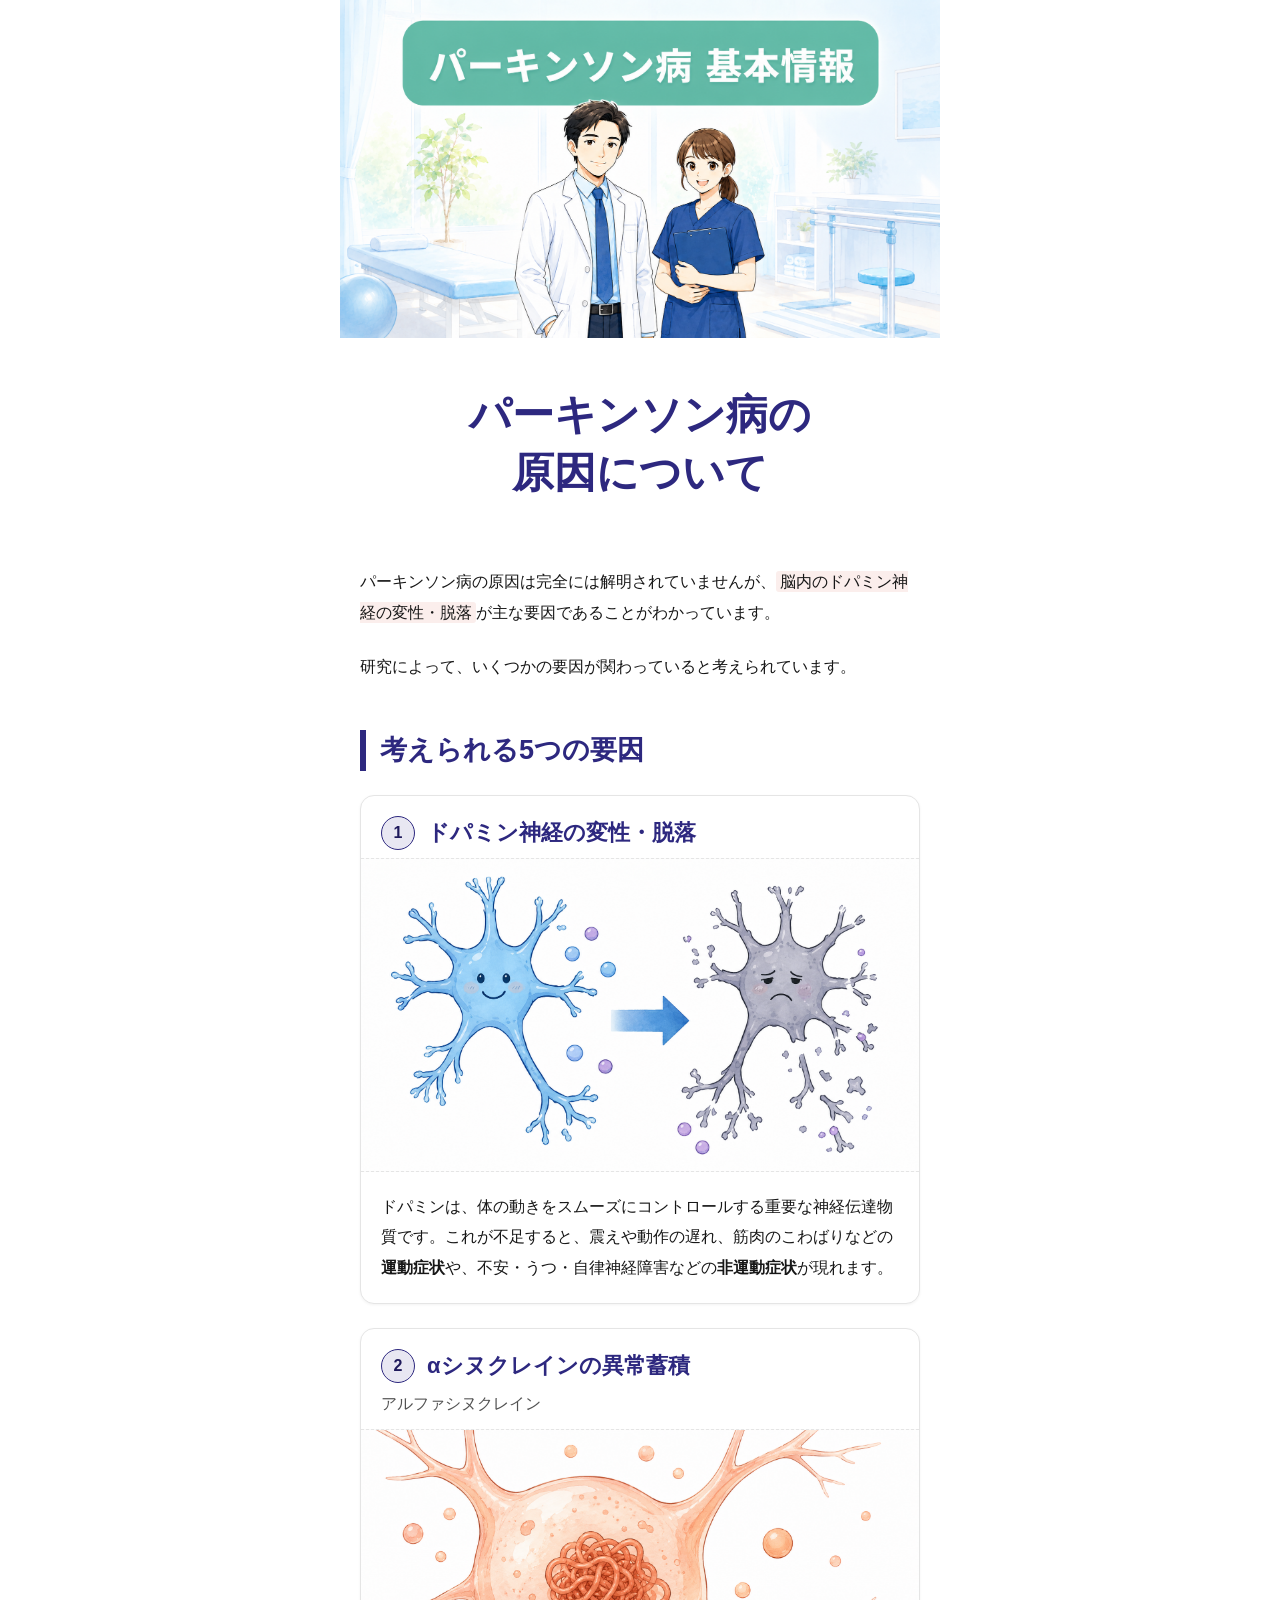
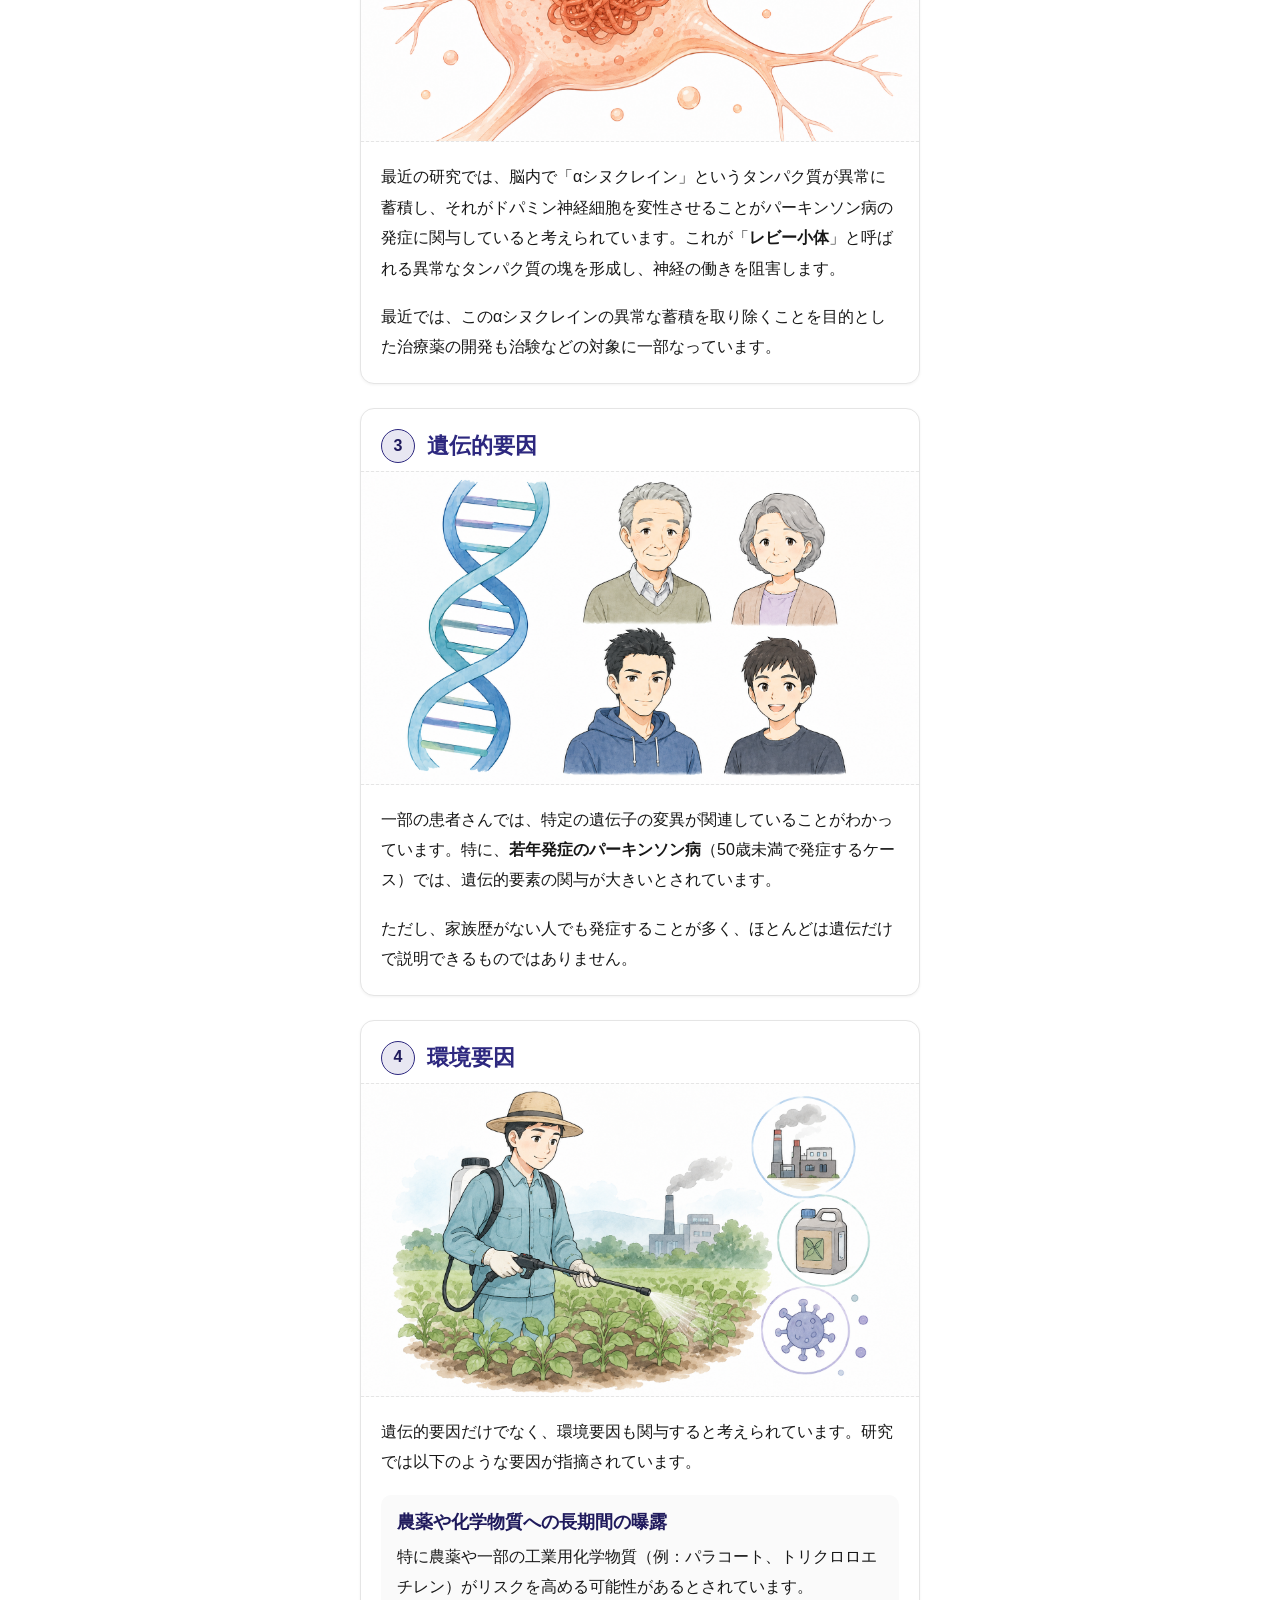
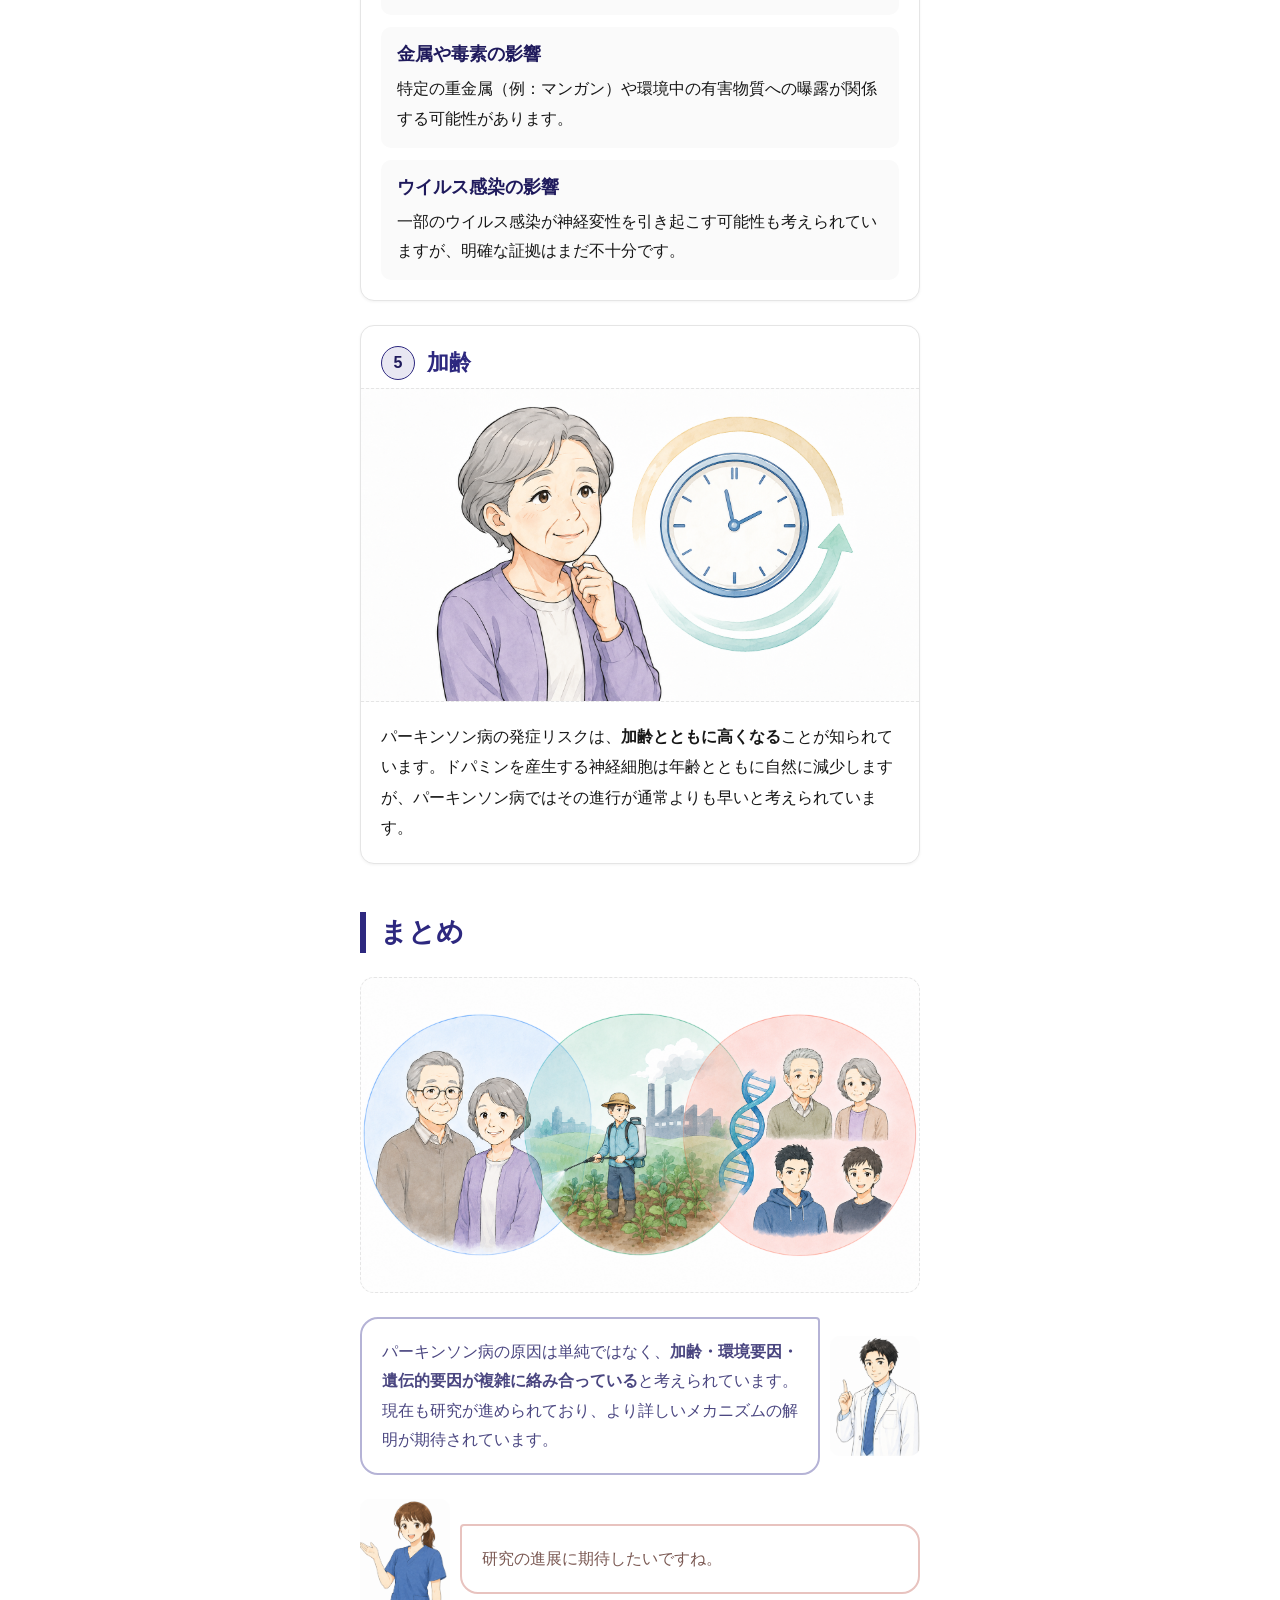
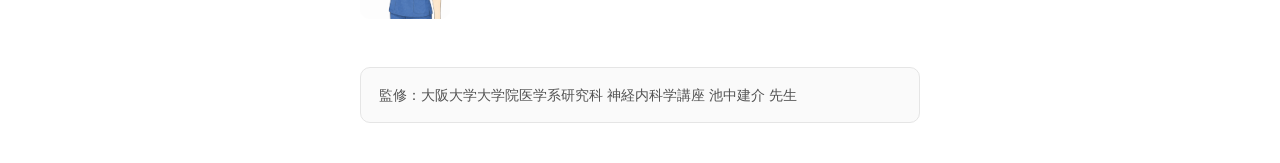
==== commit 43e8a6ff: "カテゴリ①全4記事のヒーロー画像を元に戻す Co-Authored-By: Claude Opus 4.6 <noreply@anthropic.com>" ====
--- a/causes.html
+++ b/causes.html
@@ -12,7 +12,7 @@
     <!-- ⓪ ヒーロー画像 -->
     <header>
       <div class="hero-image">
-        <img src="images/hero_parkinson.png" alt="先生とハルカが並ぶイメージ画像">
+        <img src="images/hero_causes.png" alt="先生とハルカが並ぶイメージ画像">
       </div>
     </header>
 
